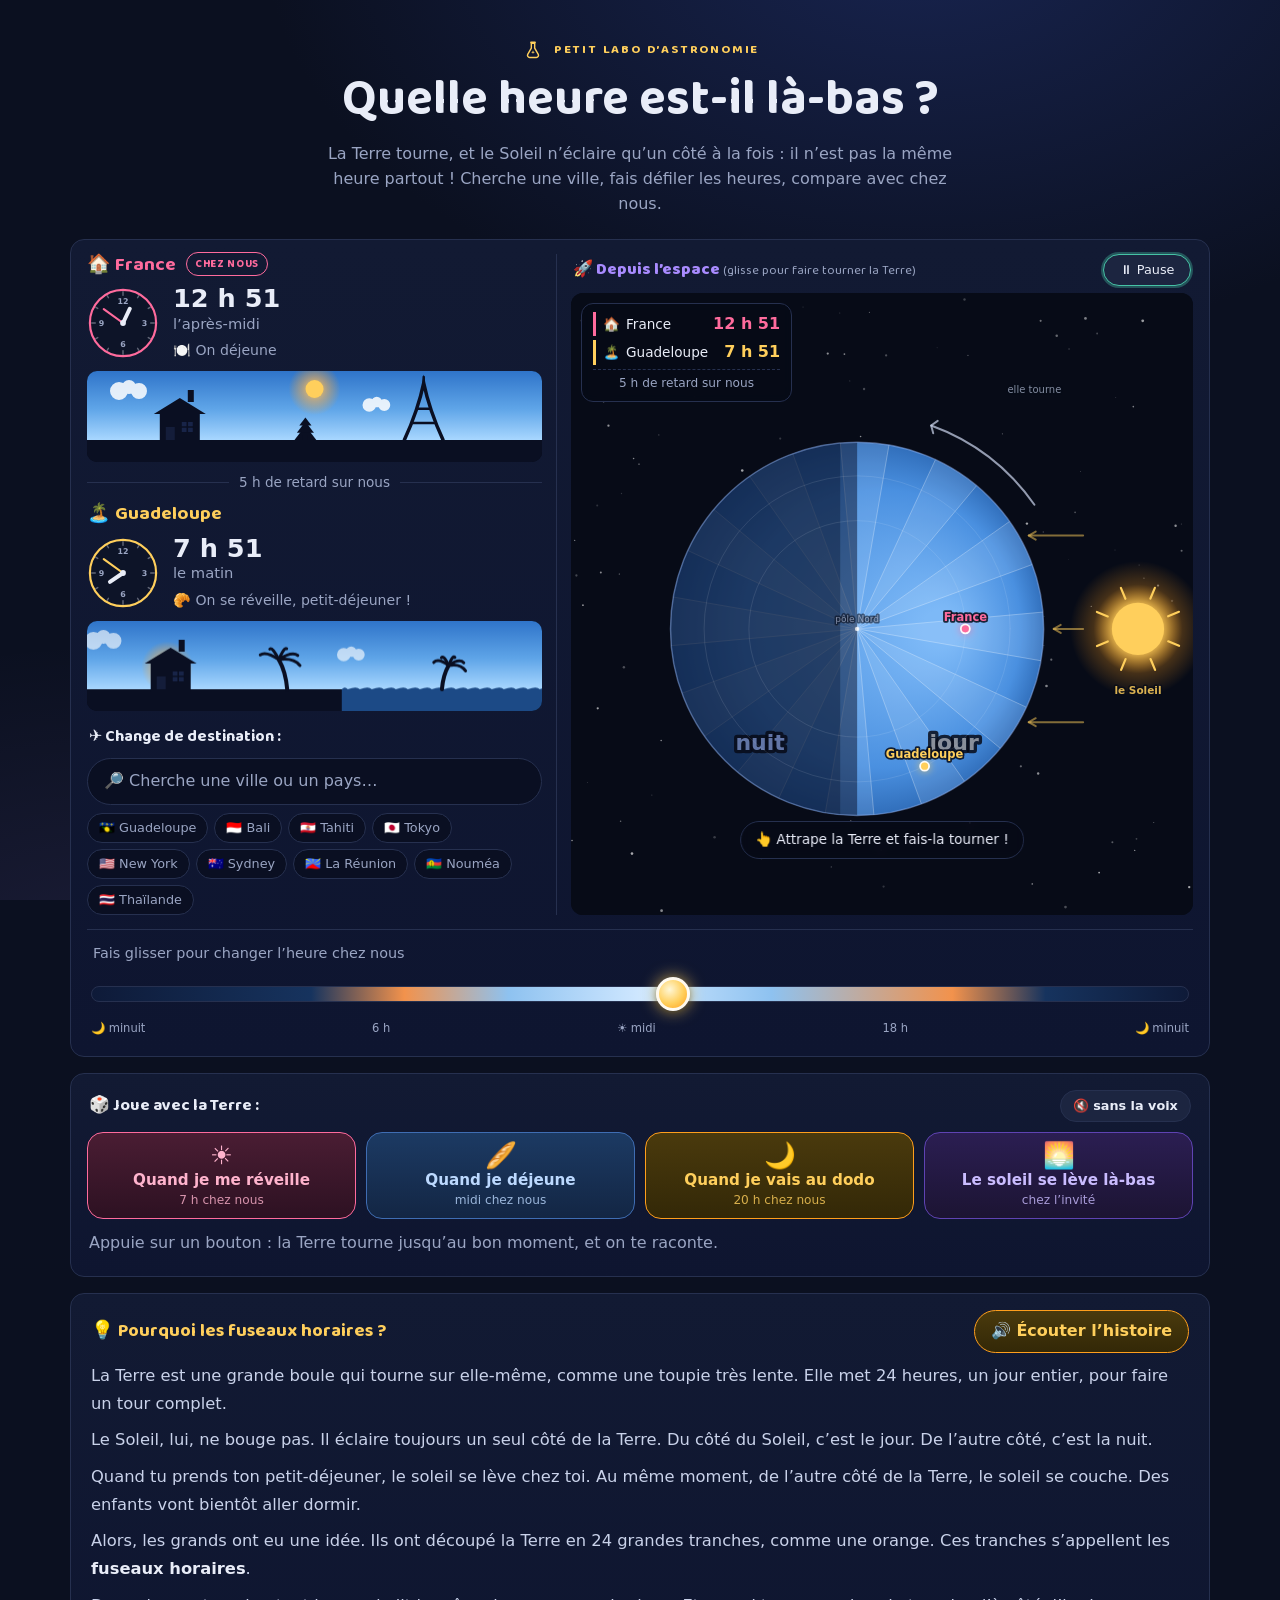
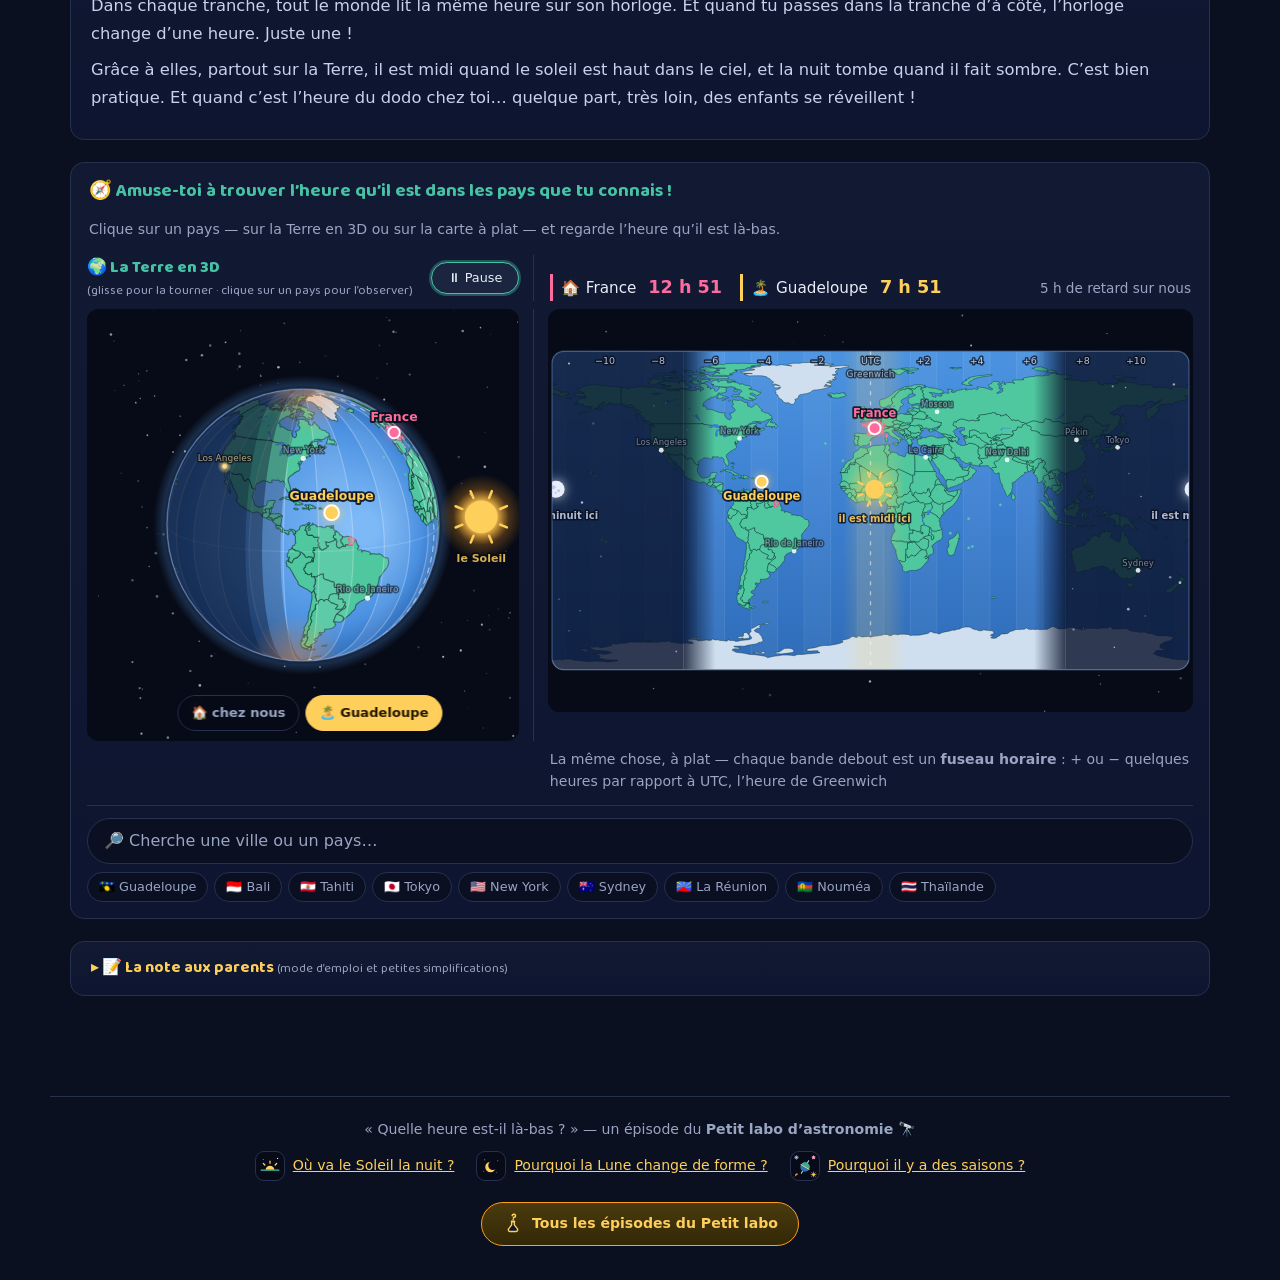
==== index.html @ 3f345b13 "feat: un seul bloc — heures, écart, recherche, vue du pôle et frise ; le jeu au même patron Mise en " ====
<!doctype html>
<html lang="fr">
<head>
<meta charset="utf-8">
<!-- zoom navigateur verrouillé : un enfant qui pince partout ne doit jamais se
     retrouver avec une page minuscule — les zooms d'accessibilité du système
     (triple-tap iOS, loupe Android, « forcer le zoom ») restent utilisables -->
<meta name="viewport" content="width=device-width, initial-scale=1, maximum-scale=1, user-scalable=no">
<title>Quelle heure est-il là-bas ? — les fuseaux horaires expliqués aux enfants</title>
<meta name="description" content="Il n’est pas la même heure partout : la Terre tourne ! Fais-la tourner, cherche une ville et compare l’heure chez toi et là-bas. Dès 5 ans, gratuit et sans publicité.">
<!-- socle SEO : adresse canonique (petit-labo.fr, sans www — le site est servi
     comme un chemin du domaine du portail) -->
<link rel="canonical" href="https://petit-labo.fr/la-terre-tourne/">
<link rel="icon" href="data:image/svg+xml,<svg xmlns='http://www.w3.org/2000/svg' viewBox='0 0 100 100'><text y='.9em' font-size='90'>🌍</text></svg>">
<!-- carte de partage (WhatsApp, iMessage, réseaux) — docs/og.png, générée par
     tools/build-og.mjs du dépôt du portail (davidb-prog.github.io) -->
<meta property="og:type" content="website">
<meta property="og:url" content="https://petit-labo.fr/la-terre-tourne/">
<meta property="og:title" content="Quelle heure est-il là-bas ?">
<meta property="og:description" content="Quelle heure est-il là-bas ? De petits sites à toucher, à faire tourner, à écouter.">
<meta property="og:image" content="https://petit-labo.fr/la-terre-tourne/docs/og.png">
<meta property="og:image:width" content="1200">
<meta property="og:image:height" content="630">
<meta property="og:locale" content="fr_FR">
<meta name="twitter:card" content="summary_large_image">
<link rel="stylesheet" href="css/style.css">
<!-- carte d'identité pour les moteurs de recherche : une page éducative,
     gratuite, en français — rien que des faits déjà affichés sur la page -->
<script type="application/ld+json">
{
  "@context": "https://schema.org",
  "@type": "LearningResource",
  "name": "Quelle heure est-il là-bas ?",
  "description": "Il n’est pas la même heure partout : la Terre tourne ! Fais-la tourner, cherche une ville et compare l’heure chez toi et là-bas. Dès 5 ans.",
  "url": "https://petit-labo.fr/la-terre-tourne/",
  "inLanguage": "fr",
  "learningResourceType": "simulation interactive",
  "typicalAgeRange": "5+",
  "isAccessibleForFree": true,
  "isPartOf": { "@type": "WebSite", "name": "Petit labo", "url": "https://petit-labo.fr/" }
}
</script>
</head>
<body>

<header class="site-header">
  <!-- la fiole de la série (l'étoile dedans) à côté du kicker — SVG repris du
       portail (davidb-prog.github.io), règle de la charte -->
  <p class="kicker">
    <svg class="kicker-fiole" viewBox="0 0 100 100" aria-hidden="true">
      <path d="M43 22 L43 42 L28 68 A9 9 0 0 0 36 81 L64 81 A9 9 0 0 0 72 68 L57 42 L57 22 Z"
            fill="#0e1530" stroke="#ffcf5c" stroke-width="6" stroke-linejoin="round"/>
      <path d="M50 51 L52 57 L58 59 L52 61 L50 67 L48 61 L42 59 L48 57 Z" fill="#ffcf5c"/>
      <rect x="38" y="15" width="24" height="7" rx="3.5" fill="#ffcf5c"/>
    </svg>
    <span>Petit labo d’astronomie</span></p>
  <h1>Quelle heure est-il là-bas ?</h1>
  <p class="tagline">La Terre tourne, et le Soleil n’éclaire qu’un côté à la fois : il n’est pas
    la même heure partout ! Cherche une ville, fais défiler les heures, compare avec chez nous.</p>
</header>

<main>
  <section class="sim" aria-labelledby="sim-title">
    <h2 id="sim-title" class="visually-hidden">La Terre qui tourne, les horloges qui changent</h2>

    <!-- barre d'heures collante (mobile) : dès que les cartes-horloges sortent de
         l'écran, elle garde les deux heures ET l'écart sous les yeux — jumeau du
         cadre des heures, masqué aux lecteurs d'écran (il répète l'existant). Sur
         mobile, c'est le SEUL rappel pendant le jeu : les cadres des vues n'y
         sont plus affichés -->
    <div class="sticky-times" id="sticky-times" aria-hidden="true">
      <div class="frame-row frame-row-home">
        <span class="frame-flag">🏠</span>
        <span class="frame-name">France</span>
        <strong id="frame-home-time-sticky">12 h 00</strong>
      </div>
      <div class="frame-row frame-row-sel">
        <span class="frame-flag" id="frame-sel-flag-sticky">🏝️</span>
        <span class="frame-name" id="frame-sel-name-sticky">Guadeloupe</span>
        <strong id="frame-sel-time-sticky">7 h 00</strong>
      </div>
      <div class="frame-diff" id="frame-diff-sticky">5 h de retard sur nous</div>
    </div>

    <!-- UN seul panneau (patron « Le même moment, deux regards » des autres
         épisodes) : l'heure chez nous, l'heure là-bas — l'écart entre les deux,
         posé par main.js —, la recherche, la Terre vue du pôle Nord et la frise
         du temps. Sur ordinateur, la colonne « chez nous » à gauche et le disque
         à droite ; sur mobile, tout s'empile dans cet ordre. Plus de boîtes dans
         la boîte : les rangées sont à plat, séparées par des filets. -->
    <div class="panel stage-panel" id="stage-panel">
      <div class="views-grid">
        <div class="view-block view-block-home">
          <div class="vignettes" id="cards" aria-live="polite"></div>
          <div class="panel search-panel">
            <div class="search-title">✈️ Change de destination :</div>
            <div class="search-row">
              <div class="search-box">
                <input type="search" id="place-search" autocomplete="off" spellcheck="false"
                  placeholder="🔎 Cherche une ville ou un pays…"
                  aria-label="Chercher une ville ou un pays à comparer avec chez nous">
                <div id="search-results" class="search-results" hidden></div>
              </div>
              <div class="search-chips" id="search-chips" aria-label="Quelques idées de voyage"></div>
            </div>
          </div>
        </div>

        <div class="view-block view-block-space" id="pole-panel">
          <div class="view-head view-head-space">
            <span>🚀 Depuis l’espace <span class="hint">(glisse pour faire tourner la Terre)</span></span>
            <!-- libellés empilés (grille 1×1) : largeur stable, rien ne se décale au clic -->
            <button id="btn-spin" class="spin-btn play-btn" aria-pressed="true"><span
                class="play-on" aria-hidden="true">⏸ Pause</span><span
                class="play-off" aria-hidden="true">▶ Lecture</span></button>
          </div>
          <div class="globe-stage">
            <div class="canvas-wrap ratio-square">
              <canvas id="pole-view" aria-label="La Terre vue de tout en haut, au-dessus du pôle Nord : un disque découpé en 24 tranches, comme une orange — une tranche par heure. Le Soleil, posé à droite, éclaire toujours la moitié qui lui fait face ; l’autre moitié est dans la nuit. La France et la destination tournent avec l’heure et passent tour à tour du jour à la nuit. Faites glisser en rond pour faire tourner la Terre et changer l’heure."></canvas>
              <div class="drag-hint" id="drag-hint">👆 Attrape la Terre et fais-la tourner !</div>
            </div>
            <div class="globe-frame" id="globe-frame">
              <div class="frame-row frame-row-home">
                <span class="frame-flag">🏠</span>
                <span class="frame-name">France</span>
                <strong id="frame-home-time">12 h 00</strong>
              </div>
              <div class="frame-row frame-row-sel">
                <span class="frame-flag" id="frame-sel-flag">🏝️</span>
                <span class="frame-name" id="frame-sel-name">Guadeloupe</span>
                <strong id="frame-sel-time">7 h 00</strong>
              </div>
              <div class="frame-diff" id="frame-diff">5 h de retard sur nous</div>
            </div>
          </div>
        </div>
      </div>

      <div class="time-control">
        <!-- pas de rappel « il est 12 h » ici : l'heure se lit déjà sur la carte
             France, et dans la barre collante sur mobile ; le curseur porte la
             valeur en aria-valuetext (main.js) -->
        <div class="time-hint">Fais glisser pour changer l’heure chez nous</div>
        <input type="range" id="time-slider" min="0" max="24" step="0.25" value="12"
          aria-label="Choisir l’heure en France : le curseur fait tourner la Terre sur 24 heures">
        <div class="slider-scale" aria-hidden="true">
          <span>🌙 minuit</span><span>6 h</span><span>☀️ midi</span><span>18 h</span><span>🌙 minuit</span>
        </div>
      </div>
    </div>

    <div class="panel scenario-panel">
      <div class="scenario-title">
        <!-- espace insécable avant le deux-points : sans elle, un iPhone un peu
             étroit renvoyait le « : » tout seul à la ligne -->
        <span>🎲 Joue avec la Terre&nbsp;:</span>
        <!-- les deux libellés vivent empilés dans le bouton (grille 1×1) : sa largeur
             est celle du plus long des deux, donc rien ne bouge quand on bascule -->
        <button id="btn-scn-voice" class="spin-btn scn-voice-btn" aria-pressed="false"
          aria-label="Activer la voix qui raconte chaque moment choisi, chez nous et là-bas"><span
            class="scn-voice-on" aria-hidden="true">🔊 avec la voix</span><span
            class="scn-voice-off" aria-hidden="true">🔇 sans la voix</span></button>
      </div>
      <div class="scenario-buttons" id="scenario-buttons" role="group" aria-label="Choisir un moment de la journée"></div>
      <div id="story" class="story" aria-live="polite"></div>
    </div>

    <!-- sur mobile, la boîte se replie comme la note aux parents (le résumé ne
         s'affiche qu'en ≤ 640 px ; sur ordinateur, main.js la garde ouverte) -->
    <details class="panel explain-panel" id="explain-fold" open>
      <summary class="explain-summary">
        <h2>💡 Pourquoi les fuseaux horaires ?</h2>
        <span class="hint">appuie ici pour lire ou écouter l’histoire</span>
      </summary>
      <div class="explain-head">
        <h2>💡 Pourquoi les fuseaux horaires ?</h2>
        <button id="btn-listen" class="listen-btn" hidden>🔊 Écouter l’histoire</button>
      </div>
      <p id="voice-hint" class="voice-hint" hidden>💡 La voix de lecture vient de
        l’appareil, et celles d’ici sont un peu robotiques. Pour une voix douce :
        ouvre la page dans Chrome ou Edge, ou télécharge une voix française
        « améliorée » dans les réglages (souvent Accessibilité → Synthèse vocale).</p>
      <div id="explain-text" class="explain-text">
        <p>La Terre est une grande boule qui tourne sur elle-même, comme une toupie très lente.
          Elle met 24 heures, un jour entier, pour faire un tour complet.</p>
        <p>Le Soleil, lui, ne bouge pas. Il éclaire toujours un seul côté de la Terre.
          Du côté du Soleil, c’est le jour. De l’autre côté, c’est la nuit.</p>
        <p>Quand tu prends ton petit-déjeuner, le soleil se lève chez toi. Au même moment,
          de l’autre côté de la Terre, le soleil se couche. Des enfants vont bientôt aller
          dormir.</p>
        <p>Alors, les grands ont eu une idée. Ils ont découpé la Terre en 24 grandes tranches,
          comme une orange. Ces tranches s’appellent les <strong>fuseaux horaires</strong>.</p>
        <p>Dans chaque tranche, tout le monde lit la même heure sur son horloge. Et quand tu
          passes dans la tranche d’à côté, l’horloge change d’une heure. Juste une !</p>
        <p>Grâce à elles, partout sur la Terre, il est midi quand le soleil est haut dans le
          ciel, et la nuit tombe quand il fait sombre. C’est bien pratique. Et quand c’est
          l’heure du dodo chez toi… quelque part, très loin, des enfants se réveillent !</p>
      </div>
    </details>

    <!-- le jeu au même patron que le bloc du haut — un seul panneau : titre et
         consigne, globe 3D, recherche, carte à plat (mobile : dans cet ordre ;
         ordinateur : globe et carte côte à côte, recherche dessous). Le cadre
         des deux heures du jeu est une LIGNE au-dessus de la carte à plat sur
         ordinateur (rien ne chevauche les vues) et disparaît sur mobile, où la
         barre collante du haut d'écran porte déjà les deux heures et l'écart. -->
    <div class="panel game-panel">
      <div class="game-head">
        <h2>🧭 Amuse-toi à trouver l’heure qu’il est dans les pays que tu connais !</h2>
        <p class="hint">Clique sur un pays — sur la Terre en 3D ou sur la carte à plat — et regarde
          l’heure qu’il est là-bas.</p>
      </div>

      <div class="game-views">
        <div class="view-block view-block-globe" id="globe-panel">
        <div class="view-head view-head-globe">
          <span>🌍 La Terre en 3D <span class="hint">(glisse pour la tourner · clique sur un pays pour l’observer)</span></span>
          <button id="btn-spin-globe" class="spin-btn play-btn" aria-pressed="true"><span
              class="play-on" aria-hidden="true">⏸ Pause</span><span
              class="play-off" aria-hidden="true">▶ Lecture</span></button>
        </div>
          <div class="globe-stage">
          <div class="canvas-wrap ratio-square">
            <canvas id="globe3d-view" aria-label="La Terre en trois dimensions, éclairée par le Soleil posé du côté d’où vient la lumière — la limite entre le jour et la nuit reste toujours visible, et côté nuit les villes s’allument. Les vrais continents et pays sont dessinés, la France est surlignée en rose, et les 24 fuseaux horaires apparaissent en tranches. Faites glisser horizontalement pour faire tourner la Terre et changer l’heure, verticalement pour la pencher, et cliquez sur un pays ou une ville pour l’observer. Sur un écran tactile, pincez à deux doigts pour zoomer, et tapez deux fois pour revenir à la vue entière."></canvas>
          </div>
          <div class="view-chips" role="group" aria-label="Aller voir un lieu : le globe pivote jusqu’à lui, l’heure ne change pas">
            <button id="view-france" class="view-chip" aria-pressed="false"
              aria-label="Tourner le globe pour voir la France, chez nous — l’heure ne change pas">🏠 chez nous</button>
            <button id="view-dest" class="view-chip active" aria-pressed="true"
              aria-label="Tourner le globe pour revoir la Guadeloupe, la destination — l’heure ne change pas"><span id="view-dest-label">🏝️ Guadeloupe</span></button>
          </div>
          </div>
        </div>

        <div class="view-block game-search">
        <div class="search-row">
          <div class="search-box">
            <input type="search" id="place-search-map" autocomplete="off" spellcheck="false"
              placeholder="🔎 Cherche une ville ou un pays…"
              aria-label="Chercher une ville ou un pays (même recherche que sur le globe)">
            <div id="search-results-map" class="search-results" hidden></div>
          </div>
        </div>
        <div class="search-chips" id="search-chips-map" aria-label="Quelques idées de voyage"></div>
        </div>

        <div class="view-block view-block-map">
          <div class="game-frame">
            <div class="globe-frame" id="globe-frame-globe">
              <div class="frame-row frame-row-home">
                <span class="frame-flag">🏠</span>
                <span class="frame-name">France</span>
                <strong id="frame-home-time-globe">12 h 00</strong>
              </div>
              <div class="frame-row frame-row-sel">
                <span class="frame-flag" id="frame-sel-flag-globe">🏝️</span>
                <span class="frame-name" id="frame-sel-name-globe">Guadeloupe</span>
                <strong id="frame-sel-time-globe">7 h 00</strong>
              </div>
              <div class="frame-diff" id="frame-diff-globe">5 h de retard sur nous</div>
            </div>
          </div>
          <div class="canvas-wrap ratio-map">
            <canvas id="map-view" aria-label="Carte du monde avec les vrais continents. Les 24 fuseaux horaires apparaissent en bandes verticales, chacune avec son décalage en heures par rapport à UTC ; la moitié plongée dans la nuit est assombrie et se déplace quand l’heure change. Faites glisser horizontalement pour changer l’heure, et cliquez sur un pays ou une ville pour l’observer. Sur un écran tactile, pincez à deux doigts pour zoomer, puis promenez-vous dans la carte du doigt — tant qu’elle est zoomée, glisser la déplace sans changer l’heure — et tapez deux fois pour revenir à la carte entière."></canvas>
          </div>
          <div class="map-legend">
            <span>La même chose, à plat — chaque bande debout est un
              <strong>fuseau horaire</strong> : + ou − quelques heures par rapport à UTC,
              l’heure de Greenwich</span>
          </div>
        </div>
      </div>
    </div>
  </section>

  <!-- la note se lit en deux temps (patron de la famille, déployé sur
       ou-va-le-soleil) : le mode d'emploi d'abord, les licences ensuite,
       et le mot savant détaché tout en bas -->
  <details class="panel parents">
    <summary>📝 La note aux parents <span class="hint">(mode d’emploi et petites simplifications)</span></summary>

    <h3>Comment on s’en sert</h3>
    <ul>
      <li><strong>Le grand curseur 0–24 h commande tout.</strong> Toutes les vues montrent le
        même instant. On peut aussi tourner le temps du doigt : en rond sur le grand disque,
        d’un glisser horizontal sur le globe et la carte. Le bouton ⏸ fige la rotation
        automatique.</li>
      <li><strong>Choisir une destination ne change jamais l’heure.</strong> Recherche, puces
        « idées de voyage » ou clic sur un pays : les horloges « chez nous / là-bas » suivent,
        et le globe vole jusqu’au lieu choisi. Environ 220 villes et pays sont embarqués dans
        la page — la recherche marche sans Internet, mais un petit village ne sera pas
        trouvé : les suggestions montrent ce qui existe.</li>
      <li><strong>Les quatre boutons-moments</strong> (réveil, déjeuner, dodo, lever du soleil
        là-bas) racontent le même instant des deux côtés de la Terre — et l’histoire se
        réécrit toute seule quand on change de destination.</li>
      <li><strong>Le bouton 🔇/🔊</strong> allume la voix du conteur : elle lit la grande
        histoire des fuseaux et chaque moment choisi, et le choix est retenu d’une visite à
        l’autre (aucune donnée ne part de votre appareil). Un clic direct sur le globe ou la
        carte reste silencieux : la voix ne raconte que les moments.</li>
      <li><strong>Dans le jeu</strong>, on pince à deux doigts pour zoomer le globe et la
        carte, sans changer l’heure ; zoomée, la carte se promène au doigt, et un double-tap
        revient en douceur à la vue entière.</li>
    </ul>

    <h3>Ce que le site simplifie</h3>
    <ul>
      <li><strong>L’heure d’hiver, toute l’année.</strong> La France est montrée à UTC+1 :
        −5 h avec la Guadeloupe, +7 h avec Bali. En été (UTC+2), ces écarts deviennent −6 h
        et +6 h. Les villes cherchées sont aussi en heure standard, sans heure d’été.</li>
      <li><strong>Un éternel jour de printemps.</strong> Le soleil se lève vers 6 h et se
        couche vers 18 h partout, comme à l’équinoxe. En vrai, ça dépend de la saison et de
        la latitude : c’est toute l’histoire de
        « <a href="https://petit-labo.fr/la-terre-est-penchee/">Pourquoi il y a des saisons ?</a> ».</li>
      <li><strong>Un seul fuseau par pays.</strong> Les grands pays en comptent plusieurs
        (11 en Russie, 6 aux États-Unis…) : le site affiche celui de la capitale — Moscou,
        Washington, Brasilia, Canberra… Pour une autre région, cherchez directement une ville
        (Los Angeles, New York…). Cas rigolo à raconter : la Chine, immense, vit
        officiellement toute entière à l’heure de Pékin !</li>
      <li><strong>Des bandes bien droites.</strong> Les fuseaux sont dessinés en 24 tranches
        régulières de 15°, étiquetées sur la carte par leur décalage avec UTC, l’heure de
        référence de Greenwich. Les vraies frontières zigzaguent : des pays entiers prennent
        l’heure du voisin — la France vit à l’heure de Berlin, pas à celle de Greenwich juste
        à côté — et certains choisissent la demi-heure : cherche l’Inde (+5 h 30) ou le
        Népal (+5 h 45) !</li>
      <li><strong>Les horloges disent l’heure légale, le ciel suit le soleil.</strong> D’où de
        petits écarts réalistes : à « midi » à l’horloge, le soleil n’est pas pile au-dessus
        de la France (il y culmine vers 12 h 50 en hiver) — le halo doré de la carte est
        centré sur le vrai midi solaire.</li>
      <li><strong>La Terre vue du pôle Nord.</strong> Sur la grande vue ronde en haut de page,
        tous les lieux sont posés sur le même disque — même ceux de l’hémisphère sud (Bali…),
        qu’on ne verrait pas vraiment depuis le pôle Nord. Ce qui compte ici, c’est la
        tranche où chacun se trouve, donc son heure.</li>
      <li><strong>La voix prend deux libertés.</strong> Pour un lieu trouvé à la recherche
        (hors idées de voyage), elle dit « là-bas » — le nom et le drapeau sont déjà sous vos
        yeux ; et dans « Le soleil se lève là-bas », elle arrondit à la demi-heure qui vient
        (« il est presque 7 h 30 ») pendant que l’écran garde la minute exacte.</li>
      <li><strong>Le globe garde toujours la limite jour/nuit à l’écran</strong> : jamais la
        face éclairée pile en face, jamais le Soleil caché derrière la Terre. Une destination
        en pleine nuit s’affiche vers le bord sombre, à l’opposé du Soleil, plutôt qu’au
        centre d’un écran tout noir.</li>
      <li><strong>Les cartes</strong> viennent de Natural Earth (domaine public),
        simplifiées ; seules les frontières des pays sont tracées, pas les régions.</li>
    </ul>

    <p class="parents-mot">Le mot magique à retenir : le <strong>fuseau horaire</strong> — une
      des 24 tranches de la Terre où tout le monde vit à la même heure. La Terre tourne vers
      l’est, et chaque tranche passe à son tour devant le Soleil.</p>
  </details>
</main>

<!-- pied de page harmonisé de la famille : les autres épisodes en liens, puis
     le bouton de retour au menu petit-labo.fr -->
<footer class="site-footer">
  <p class="footer-serie">« Quelle heure est-il là-bas ? » — un épisode du <strong>Petit labo d’astronomie</strong> 🔭</p>
  <!-- chaque épisode porte son médaillon SVG (repris de sa carte sur le portail),
       et le bouton du menu porte la fiole maître au « ? » (version petites
       tailles : éclats retirés, traits épaissis — règle de la charte) -->
  <ul class="footer-episodes">
    <li><a href="https://petit-labo.fr/ou-va-le-soleil/">
      <span class="ep-medaillon" aria-hidden="true">
        <svg viewBox="0 0 100 100">
          <defs><clipPath id="med-soleil"><rect x="0" y="0" width="100" height="64"/></clipPath></defs>
          <g clip-path="url(#med-soleil)">
            <circle cx="50" cy="66" r="17" fill="#ffcf5c"/>
            <path d="M50 39 L50 31" stroke="#ffcf5c" stroke-width="5" stroke-linecap="round"/>
            <path d="M30 46 L24.5 40.5" stroke="#ffcf5c" stroke-width="5" stroke-linecap="round"/>
            <path d="M70 46 L75.5 40.5" stroke="#ffcf5c" stroke-width="5" stroke-linecap="round"/>
          </g>
          <path d="M16 66 L84 66" stroke="#46c2a5" stroke-width="4.5" stroke-linecap="round"/>
          <circle cx="24" cy="25" r="2" fill="#9aa5c3"/>
          <circle cx="79" cy="21" r="2.4" fill="#e9edf8"/>
        </svg>
      </span>
      <span class="ep-titre">Où va le Soleil la nuit ?</span></a></li>
    <li><a href="https://petit-labo.fr/la-lune-change-de-forme/">
      <span class="ep-medaillon" aria-hidden="true">
        <svg viewBox="0 0 100 100">
          <circle cx="48" cy="54" r="20" fill="#ffcf5c"/>
          <circle cx="57" cy="48" r="17.5" fill="#070b17"/>
          <circle cx="26" cy="26" r="2.2" fill="#a98bff"/>
          <circle cx="76" cy="30" r="2" fill="#ff6b9d"/>
          <circle cx="72" cy="74" r="1.8" fill="#9aa5c3"/>
          <circle cx="22" cy="70" r="1.6" fill="#e9edf8"/>
        </svg>
      </span>
      <span class="ep-titre">Pourquoi la Lune change de forme ?</span></a></li>
    <li><a href="https://petit-labo.fr/la-terre-est-penchee/">
      <span class="ep-medaillon" aria-hidden="true">
        <svg viewBox="0 0 100 100">
          <path d="M36 78 L64 30" stroke="#cdd5ea" stroke-width="4" stroke-linecap="round"/>
          <circle cx="50" cy="54" r="18" fill="#2f6fb5"/>
          <path d="M34.4 45 A18 18 0 0 1 65.6 63 Z" fill="#3fa98e"/>
          <path d="M34.4 45 L65.6 63" stroke="#ffcf5c" stroke-width="3.5" stroke-linecap="round"/>
          <g stroke="#bcd9ff" stroke-width="2.6" stroke-linecap="round">
            <path d="M17 10 L17 24 M10 17 L24 17 M12 12 L22 22 M22 12 L12 22"/>
          </g>
          <g fill="#ffb3cd">
            <circle cx="83" cy="12.5" r="3"/><circle cx="87.3" cy="15.6" r="3"/>
            <circle cx="85.6" cy="20.7" r="3"/><circle cx="80.4" cy="20.7" r="3"/>
            <circle cx="78.7" cy="15.6" r="3"/>
          </g>
          <circle cx="83" cy="17" r="2.2" fill="#ffcf5c"/>
          <circle cx="83" cy="83" r="5.5" fill="#ffcf5c"/>
          <g stroke="#ffcf5c" stroke-width="2.4" stroke-linecap="round">
            <path d="M83 73.5 L83 76.5 M83 89.5 L83 92.5 M73.5 83 L76.5 83 M89.5 83 L92.5 83
                     M76.3 76.3 L78.4 78.4 M87.6 87.6 L89.7 89.7 M89.7 76.3 L87.6 78.4 M78.4 87.6 L76.3 89.7"/>
          </g>
          <ellipse cx="17" cy="83" rx="6" ry="3.4" fill="#e8934a" transform="rotate(-35 17 83)"/>
          <path d="M13 87 L11 89.5" stroke="#e8934a" stroke-width="2" stroke-linecap="round"/>
        </svg>
      </span>
      <span class="ep-titre">Pourquoi il y a des saisons ?</span></a></li>
  </ul>
  <p class="footer-menu"><a class="btn-menu-labo" href="https://petit-labo.fr/">
    <svg class="fiole-labo" viewBox="0 0 100 100" aria-hidden="true">
      <path d="M44 40 L44 54 L30 72 A8 8 0 0 0 37 84 L63 84 A8 8 0 0 0 70 72 L56 54 L56 40 Z"
            fill="#0e1530" stroke="#ffcf5c" stroke-width="6.5" stroke-linejoin="round"/>
      <rect x="39.5" y="34" width="21" height="6.5" rx="3.25" fill="#ffcf5c"/>
      <g transform="rotate(10 53 17)">
        <path d="M45.5 13 A7.5 7.5 0 1 1 53 20.5 L53 23"
              fill="none" stroke="#ffcf5c" stroke-width="7" stroke-linecap="round"/>
        <circle cx="53" cy="29.5" r="3.6" fill="#ffcf5c"/>
      </g>
    </svg>
    Tous les épisodes du Petit labo</a></p>
</footer>

<script type="module" src="js/main.js"></script>
<script src="js/mesure.js" defer></script>
</body>
</html>
---- css/style.css ----
/* Quelle heure est-il là-bas ? — un épisode du Petit labo d'astronomie.
   Thème sombre « espace » de la série, rond et joueur (public : 5 ans).
   Zéro dépendance. Compat mobiles anciens : pas d'inset, repli @supports pour aspect-ratio. */

/* la rondeur des titres de la famille : Baloo 2 auto-hébergée (charte du
   portail — assets/fonts/, licence OFL) ; le corps du texte reste en pile
   système, choix assumé de la charte */
@font-face {
  font-family: "Baloo 2";
  src: url("../assets/fonts/baloo2-latin.woff2") format("woff2");
  font-weight: 400 800;
  font-style: normal;
  font-display: swap;
}

:root {
  --titres: "Baloo 2", "Arial Rounded MT Bold", "Trebuchet MS", system-ui, sans-serif;
  --bg: #0b1020;
  --bg2: #0e1530;
  --surface: #121a33;
  --surface-2: #1c2540;
  --border: #26304f;
  --text: #e9edf8;
  --muted: #9aa5c3;
  --sun: #ffcf5c;
  --sun-deep: #ff9f1c;
  --earth: #5aa7ff;
  --night: #16335e;
  --rose: #ff6b9d;
  --teal: #46c2a5;
  --violet: #a98bff;
  --radius: 14px;
}

* { box-sizing: border-box; }

/* le site se manipule, il ne se sélectionne pas : un double-tap d'enfant ne
   doit ni surligner un mot ni « attraper » un canvas, et l'appui long ne doit
   pas ouvrir le menu copier/coller d'iOS. Seuls les champs de recherche
   redeviennent sélectionnables (corriger, coller). */
body {
  -webkit-user-select: none; -moz-user-select: none; -ms-user-select: none; user-select: none;
  -webkit-touch-callout: none;
  -webkit-tap-highlight-color: transparent;
}
input {
  -webkit-user-select: text; -moz-user-select: text; -ms-user-select: text; user-select: text;
}

/* pan-x pan-y : le doigt fait défiler la page, mais ni le pincement ni le
   double-tap ne zooment la page elle-même (Safari iOS ignore user-scalable=no ;
   main.js ajoute le filet gesturestart). Les vues du jeu gardent leur pince à
   elles : leurs règles touch-action: none, plus spécifiques, gagnent. */
* { touch-action: pan-x pan-y; }

body {
  margin: 0;
  background-color: var(--bg);
  background-image:
    radial-gradient(1100px 700px at 72% -8%, #182450 0%, rgba(11, 16, 32, 0) 60%),
    radial-gradient(900px 600px at 8% 108%, rgba(169, 139, 255, 0.10) 0%, rgba(11, 16, 32, 0) 55%);
  background-attachment: fixed;
  color: var(--text);
  font-family: system-ui, -apple-system, "Segoe UI", Roboto, sans-serif;
  line-height: 1.55;
}
/* le fond fixe force des repeints à chaque défilement sur Android : sur mobile
   les halos défilent avec la page (acquis d'ou-va-le-soleil) */
@media (max-width: 640px) {
  body { background-attachment: scroll; }
}

/* ---------- entête ---------- */

.site-header { max-width: 900px; margin: 0 auto; padding: 38px 20px 22px; text-align: center; }
/* le kicker porte la fiole de la série (l'étoile dedans) à côté de son texte,
   comme le portail porte la fiole maître à côté de son nom — règle de la charte */
.kicker {
  margin: 0; color: var(--sun); font-size: .8rem; font-weight: 700;
  letter-spacing: .14em; text-transform: uppercase;
  display: flex; align-items: center; justify-content: center; gap: 9px;
}
.kicker-fiole { width: 24px; height: 24px; flex: none; }
.site-header h1 { margin: .22em 0 .3em; font-size: clamp(2.1rem, 5.5vw, 3.1rem); line-height: 1.1; }
/* sur mobile le titre-question rétrécit, au pixel près des autres épisodes
   (ou-va-le-soleil, la-lune-change-de-forme) */
@media (max-width: 640px) {
  .site-header h1 { font-size: clamp(1.65rem, 7.5vw, 2.2rem); }
}
.tagline { margin: 0 auto; max-width: 62ch; color: var(--muted); }

main { max-width: 1180px; margin: 0 auto; padding: 0 20px 60px; }

.panel {
  background: linear-gradient(180deg, var(--surface), var(--bg2));
  border: 1px solid var(--border);
  border-radius: var(--radius);
}

.visually-hidden { position: absolute; width: 1px; height: 1px; overflow: hidden; clip: rect(0 0 0 0); white-space: nowrap; }
.hint { color: var(--muted); font-weight: 400; font-size: .78em; }
.muted { color: var(--muted); }

/* la voix des titres : Baloo 2 sur tout ce qui titre la page — jamais sur le
   corps du texte ni sur les boutons (leur font: inherit doit rester la pile
   système, taille partagée par toute la famille). La légende de la carte à
   plat (.map-legend) est une phrase, pas un titre : elle reste
   en pile système. */
.site-header h1, .kicker, .vignette-name, .search-title,
.view-head > span, .scenario-title > span,
.explain-head h2, .explain-summary h2, .game-head h2,
.parents summary { font-family: var(--titres); }

/* ---------- le bloc principal : un seul panneau ---------- */

/* patron des autres épisodes (« Le même moment, deux regards ») : l'heure chez
   nous, l'heure là-bas, la recherche, la Terre vue du pôle Nord et la frise du
   temps vivent dans UN panneau. Plus de boîtes dans la boîte : les
   cartes-horloges, la recherche et le cadre des heures perdent fond, bordure et
   arrondi — des rangées à plat, séparées par des filets ; seules les images
   (ciels, disque) gardent leur cadre arrondi. Sur ordinateur, la colonne
   « chez nous » (cartes + recherche) à gauche, le disque à droite ; la frise
   ferme le bloc. */
.stage-panel { padding: 14px 16px 16px; }
.views-grid {
  display: grid;
  grid-template-columns: minmax(300px, 5fr) minmax(0, 7fr);
  gap: 14px; align-items: stretch;
}
.view-block { min-width: 0; }
.view-block-home { display: flex; flex-direction: column; gap: 14px; }
/* les cartes absorbent la différence de hauteur avec le disque (leur ciel
   grandit, plafonné) : la recherche se cale en bas de la colonne, face au
   bas du disque */
.view-block-home .vignettes { flex: 1 1 auto; gap: 10px; }
.view-block-home .vignette { flex: 1 1 0; display: flex; flex-direction: column; }
.view-block-home .sky-wrap { flex: 1 1 auto; min-height: 86px; max-height: 150px; }
.view-block-home .search-panel { margin-top: auto; border-top: 1px solid var(--border); padding-top: 12px; }
.stage-panel .vignette, .stage-panel .search-panel {
  background: none; border: 0; border-radius: 0; padding: 0;
}
/* la couleur du lieu reste sur ce qui le nomme : le nom et l'horloge */
.stage-panel .vignette-name { color: var(--place, var(--text)); }
/* la phrase d'écart, posée par main.js sur le filet entre les deux horloges */
.cards-diff {
  display: flex; align-items: center; gap: 10px;
  color: var(--muted); font-size: .85rem; white-space: nowrap;
}
.cards-diff::before, .cards-diff::after { content: ''; flex: 1 1 auto; height: 1px; background: var(--border); }
.search-title { font-weight: 700; margin: 0 2px 8px; }
.search-panel .search-row { margin: 0; }
.view-block-space { border-left: 1px solid var(--border); padding-left: 14px; }

/* les têtes de vues : le titre (Baloo, couleur = fonction — violet pour
   l'espace, teal pour le jeu), son hint discret, et le ⏸/▶ à droite ; le
   titre se replie, jamais le bouton */
.view-head { display: flex; align-items: center; gap: 8px 12px; margin: 0 2px 7px; }
.view-head > span { flex: 1 1 0; min-width: 0; font-size: 1.02rem; font-weight: 800; }
.view-head-space > span { color: var(--violet); }
.view-head-globe > span { color: var(--teal); }
.view-head .hint { font-size: .8rem; font-weight: 400; color: var(--muted); }
.view-head-globe .hint { display: block; margin-top: 1px; }
.view-head .play-btn { margin-left: auto; flex: none; }

/* la frise ferme le bloc ; la consigne discrète remplace l'ancien rappel
   « Chez nous, il est 12 h » (l'heure se lit déjà sur la carte France) */
.stage-panel .time-control { border-top: 1px solid var(--border); margin-top: 14px; padding-top: 12px; }
.time-hint { color: var(--muted); font-size: .9rem; margin: 0 2px 8px; }

@media (max-width: 960px) {
  .views-grid { grid-template-columns: 1fr; }
  .view-block-space { border-left: 0; padding-left: 0; border-top: 1px solid var(--border); padding-top: 12px; }
}
@media (max-width: 640px) {
  .stage-panel { padding: 12px 12px 14px; }
  .view-block-home, .view-block-home .vignettes { gap: 12px; }
  .view-block-home .sky-wrap { flex: none; height: 86px; max-height: none; }
  .view-head .hint { display: block; margin-top: 1px; }
  .view-head .play-btn { min-height: 36px; padding: 4px 12px; font-size: .9rem; }
  /* le disque plafonné en hauteur d'écran (patron de la famille) : hauteur
     EXPLICITE, jamais aspect-ratio + max-height (WebKit rétrécirait la largeur) */
  .stage-panel .ratio-square { aspect-ratio: auto; height: min(92vw, 40vh); }
  /* sur mobile, le cadre des heures ne vit plus sur le disque : la barre
     collante du haut d'écran porte les deux heures et l'écart */
  .stage-panel .globe-stage > .globe-frame { display: none; }
  .stage-panel .time-control { margin-top: 12px; }
}

/* ---------- le jeu : un seul panneau, même patron ---------- */

/* titre et consigne, puis globe 3D, recherche et carte à plat. Ordinateur :
   globe à gauche (mode compact : Terre bien pleine), carte à droite en 16/10,
   recherche et idées de voyage sur toute la largeur dessous ; le cadre des
   deux heures est une LIGNE en tête de la colonne de la carte — il comble
   exactement la hauteur du titre du globe, si bien que le haut de la carte
   tombe pile sur le haut du globe. Mobile : globe, recherche, carte, et pas
   de cadre (la barre collante). */
.game-panel { padding: 14px 16px 16px; margin-top: 22px; }
.game-panel .game-head { margin: 0 2px 12px; }
.game-views { display: grid; grid-template-columns: 1fr; gap: 12px; }
/* la légende de la carte est une phrase, pas un titre : pile système, gris */
.map-legend { font-size: .88rem; color: var(--muted); margin: 8px 2px 0; }
.game-search { border-top: 1px solid var(--border); padding-top: 12px; }
.game-search .search-row { margin: 0; }
.game-search .search-chips { margin: 8px 0 0; }
@media (min-width: 961px) {
  /* les deux blocs deviennent transparents (display: contents) : leurs
     enfants prennent chacun leur case — rangée 1 les en-têtes calés en bas,
     rangée 2 les vues, rangée 3 la légende, rangée 4 la recherche. Le filet
     vertical passe à droite de la colonne du globe, continu sur les deux
     premières rangées (pas d'écart de rangée : les marges font l'espace). */
  .view-block-globe, .view-block-map { display: contents; }
  .game-views { grid-template-columns: minmax(0, 5fr) minmax(0, 7fr); gap: 0; align-items: start; }
  .view-head-globe { grid-column: 1; grid-row: 1; align-self: end; margin: 0 0 8px; }
  .view-block-globe .globe-stage { grid-column: 1; grid-row: 2; }
  .view-head-globe, .view-block-globe .globe-stage {
    border-right: 1px solid var(--border); padding-right: 14px; margin-right: 14px;
  }
  .game-frame { grid-column: 2; grid-row: 1; align-self: end; margin: 0 0 8px; }
  .view-block-map .canvas-wrap { grid-column: 2; grid-row: 2; }
  .map-legend { grid-column: 2; grid-row: 3; }
  .game-search {
    grid-column: 1 / span 2; grid-row: 4; margin-top: 12px;
    display: flex; flex-wrap: wrap; gap: 8px 12px; align-items: center;
  }
  .game-search .search-row { flex: 1 1 260px; }
  .game-search .search-chips { margin: 0; flex: 1 1 auto; }
  .game-views .ratio-map { aspect-ratio: 16 / 10; }
  @supports not (aspect-ratio: 1 / 1) {
    .game-views .ratio-map { height: min(36vw, 430px); }
  }
  /* le cadre du jeu, à plat : France, la destination, l'écart à droite */
  .game-frame .globe-frame {
    position: static; display: flex; flex-direction: row; align-items: baseline; gap: 6px 18px;
    background: none; border: 0; border-radius: 0; padding: 0 2px; pointer-events: none;
    -webkit-backdrop-filter: none; backdrop-filter: none; font-size: .95rem;
  }
  .game-frame .frame-row { padding-left: 8px; }
  .game-frame .frame-row strong { margin-left: 6px; padding-left: 0; font-size: 1.1rem; }
  .game-frame .frame-diff { margin-left: auto; border-top: 0; padding-top: 0; font-size: .85rem; }
}
@media (max-width: 960px) {
  .game-frame { display: none; }
  .view-block-globe { order: 1; }
  .game-search { order: 2; }
  .view-block-map { order: 3; border-top: 1px solid var(--border); padding-top: 12px; }
  /* sur téléphone, les idées de voyage du haut suffisent */
  .game-search .search-chips { display: none; }
}
@media (max-width: 640px) {
  .game-panel { padding: 12px 12px 14px; }
}
/* les boutons de lieux du jeu sont posés sous la Terre, dans le ciel étoilé
   du globe, à toutes les tailles (la place y est). */
.game-views .globe-stage > .view-chips {
  position: absolute; left: 50%; bottom: 10px;
  -webkit-transform: translateX(-50%); transform: translateX(-50%);
  margin: 0; flex-wrap: nowrap;
  /* en absolu, left:50% ne laisse qu'une moitié de largeur au shrink-to-fit :
     max-content garde les deux boutons sur une seule ligne, bien centrés */
  width: -webkit-max-content; width: max-content;
  max-width: calc(100% - 12px);
}
.game-views .globe-stage > .view-chips .view-chip {
  /* garde-fou pour les très longs noms (« Papouasie… ») : on coupe avec … */
  max-width: 11em; overflow: hidden; text-overflow: ellipsis;
}

.canvas-wrap { position: relative; border-radius: 12px; overflow: hidden; background: #070b17; }
.ratio-square { aspect-ratio: 1 / 1; }
.ratio-map { aspect-ratio: 2 / 1; }
@media (max-width: 700px) { .ratio-map { aspect-ratio: 16 / 10; } }
/* repli pour navigateurs sans aspect-ratio (Safari iOS < 15) : hauteurs fixes */
@supports not (aspect-ratio: 1 / 1) {
  .ratio-square { height: min(92vw, 620px); }
  .ratio-map { height: min(46vw, 520px); }
  @media (max-width: 700px) { .ratio-map { height: min(58vw, 300px); } }
}
.canvas-wrap canvas { position: absolute; top: 0; right: 0; bottom: 0; left: 0; width: 100%; height: 100%; display: block; }

/* touch-action: none sur les vues et leur cadre immédiat SEULEMENT : le geste
   posé sur un canvas appartient toujours au glisser ou à la pince. Pas plus
   loin : bloquer tout le .globe-stage interdisait de faire défiler la page en
   touchant le cadre des heures France/là-bas rangé sous le disque (payé) —
   le cadre, les puces et les boutons laissent défiler (le pan-x pan-y global
   s'applique). */
.canvas-wrap { touch-action: none; }
#pole-view, #globe3d-view, #map-view { touch-action: none; cursor: grab; }
#pole-view:active, #globe3d-view:active, #map-view:active { cursor: grabbing; }

.hidden { display: none; }

/* la scène du globe : le disque et, par-dessus, le cadre des heures et les
   pastilles de vue (sur mobile, ces deux-là descendent sous le disque) */
.globe-stage { position: relative; }

/* petit rappel « attrape la Terre » superposé au globe */
.drag-hint {
  position: absolute; left: 50%; bottom: 56px; transform: translateX(-50%);
  max-width: calc(100% - 20px); text-align: center;
  background: rgba(7, 11, 23, .62);
  -webkit-backdrop-filter: blur(5px);
  backdrop-filter: blur(5px);
  border: 1px solid var(--border); border-radius: 999px;
  padding: 7px 14px; font-size: .85rem; color: var(--text);
  pointer-events: none; opacity: 1; transition: opacity .4s;
}
.drag-hint.hide { opacity: 0; }

/* les deux boutons de lieux, posés sous le disque : « chez nous » et la
   destination — le globe vole vers le lieu, la Terre et les horloges ne
   bougent pas */
.view-chips {
  position: absolute; left: 50%; bottom: 10px;
  -webkit-transform: translateX(-50%); transform: translateX(-50%);
  display: flex; gap: 6px; z-index: 6; max-width: calc(100% - 12px);
}
.view-chip {
  border-radius: 999px; padding: 7px 13px; font-size: .82rem; font-weight: 700;
  background: rgba(7, 11, 23, .62);
  -webkit-backdrop-filter: blur(4px);
  backdrop-filter: blur(4px);
  border: 1px solid var(--border); color: var(--muted);
  white-space: nowrap;
}
/* le lieu qu'on regarde, impossible à rater : pastille pleine dorée */
.view-chip.active { border-color: var(--sun); color: #241903; background: var(--sun); }
@media (max-width: 480px) {
  .view-chip { font-size: .76rem; padding: 6px 10px; }
}

/* sur mobile, le rappel « attrape la Terre » descend au ras du disque (plus
   de pastilles en dessous) */
@media (max-width: 640px) {
  .globe-stage .drag-hint { bottom: 12px; }
}

/* ---------- barre d'heures collante (mobile) ---------- */

/* sur téléphone, les cartes-horloges sortent vite de l'écran : dès qu'elles
   disparaissent, cette fine barre fixée en haut garde « l'heure ici, l'heure
   là-bas » sous les yeux pendant qu'on joue (scénarios, curseur, glissers).
   main.js la montre/cache avec un IntersectionObserver ; sans lui, elle
   reste simplement masquée. */
.sticky-times { display: none; }
@media (max-width: 640px) {
  .sticky-times {
    display: flex; align-items: baseline; justify-content: center;
    flex-wrap: wrap; gap: 2px 16px;
    position: fixed; top: 0; left: 0; right: 0; z-index: 40;
    padding: 7px 10px 8px;
    padding-top: calc(7px + env(safe-area-inset-top, 0px));
    font-size: .88rem;
    background: rgba(7, 11, 23, .9);
    -webkit-backdrop-filter: blur(6px);
    backdrop-filter: blur(6px);
    border-bottom: 1px solid var(--border);
    opacity: 0; visibility: hidden; pointer-events: none;
    -webkit-transform: translateY(-100%); transform: translateY(-100%);
    transition: opacity .25s, visibility .25s, transform .25s;
  }
  .sticky-times.show { opacity: 1; visibility: visible; -webkit-transform: none; transform: none; }
  .sticky-times .frame-row { padding-left: 6px; }
  .sticky-times .frame-row strong { margin-left: 4px; padding-left: 0; font-size: 1rem; }
  .sticky-times .frame-name { max-width: 8em; }
  /* l'écart sur une seconde ligne : sur mobile, la barre est le SEUL rappel
     pendant le jeu, elle doit porter toute la leçon — « 5 h de retard sur
     nous », pas un « −5 h » opaque pour un enfant */
  .sticky-times .frame-diff {
    flex: 1 0 100%; border-top: 0; padding-top: 0; margin-top: -2px;
    font-size: .78rem; text-align: center;
  }
}

/* ---------- le grand curseur du temps ---------- */

.spin-btn { margin-left: auto; padding: 5px 12px; font-size: .8rem; border-radius: 999px; }

.time-control { margin-top: 12px; padding: 0 4px 2px; }

/* le curseur raconte lui-même la journée : nuit → aube → jour → crépuscule → nuit */
#time-slider {
  -webkit-appearance: none;
  appearance: none;
  display: block; width: 100%; height: 44px; margin: 2px 0 0;
  background: transparent; cursor: pointer;
}
#time-slider::-webkit-slider-runnable-track {
  height: 16px; border-radius: 9px; border: 1px solid var(--border);
  background: linear-gradient(90deg,
    #0e1a38 0%, #16335e 20%, #f2924c 28.5%, #8ec2f0 38%,
    #cfe7ff 50%, #8ec2f0 62%, #f2924c 78.5%, #16335e 87%, #0e1a38 100%);
}
#time-slider::-webkit-slider-thumb {
  -webkit-appearance: none;
  appearance: none;
  width: 34px; height: 34px; margin-top: -10px; border-radius: 50%;
  background: radial-gradient(circle at 38% 34%, #fff7d6, var(--sun) 55%, var(--sun-deep));
  border: 3px solid rgba(255, 255, 255, .9);
  box-shadow: 0 0 16px rgba(255, 207, 92, .75), 0 2px 6px rgba(0, 0, 0, .5);
}
#time-slider::-moz-range-track {
  height: 16px; border-radius: 9px; border: 1px solid var(--border);
  background: linear-gradient(90deg,
    #0e1a38 0%, #16335e 20%, #f2924c 28.5%, #8ec2f0 38%,
    #cfe7ff 50%, #8ec2f0 62%, #f2924c 78.5%, #16335e 87%, #0e1a38 100%);
}
#time-slider::-moz-range-thumb {
  width: 30px; height: 30px; border-radius: 50%;
  background: radial-gradient(circle at 38% 34%, #fff7d6, var(--sun) 55%, var(--sun-deep));
  border: 3px solid rgba(255, 255, 255, .9);
  box-shadow: 0 0 16px rgba(255, 207, 92, .75), 0 2px 6px rgba(0, 0, 0, .5);
}
.slider-scale { display: flex; justify-content: space-between; color: var(--muted); font-size: .72rem; margin-top: 4px; }

/* ---------- les trois vignettes-maisons ---------- */

.vignettes { display: flex; flex-direction: column; gap: 12px; min-width: 0; }

.vignette { padding: 10px 13px 12px; border-top: 3px solid var(--place, var(--border)); }
.vignette-guadeloupe { --place: #46c2a5; }
.vignette-france { --place: #ff6b9d; }
.vignette-bali { --place: #a98bff; }

.vignette-head { display: flex; align-items: center; justify-content: space-between; gap: 8px; margin-bottom: 8px; }
.vignette-name { margin: 0; font-size: 1.18rem; line-height: 1.2; }
.home-chip {
  font-size: .68rem; font-weight: 700; text-transform: uppercase; letter-spacing: .06em;
  color: var(--rose); border: 1px solid var(--rose); border-radius: 999px;
  padding: 2px 8px; margin-left: 6px; vertical-align: 3px; white-space: nowrap;
}
.day-badge { flex: none; font-size: .78rem; font-weight: 800; border-radius: 999px; padding: 3px 10px; white-space: nowrap; }
.day-badge.tomorrow { background: #2b1e52; color: #cabcff; border: 1px solid #5f43b3; }
.day-badge.yesterday { background: #0e3a33; color: #7fe0c8; border: 1px solid #2f8f7a; }

.vignette-body { display: flex; gap: 14px; align-items: center; }
.clock-slot { flex: none; width: 72px; height: 72px; }
.clock { width: 100%; height: 100%; display: block; }
.clock-face { fill: #0d1428; stroke: var(--place, var(--border)); stroke-width: 3; }
.clock-tick { stroke: rgba(233, 237, 248, .38); stroke-width: 2; stroke-linecap: round; }
.clock-num { fill: var(--muted); font-family: system-ui, sans-serif; font-size: 11px; font-weight: 700; }
.hand { stroke: var(--text); stroke-linecap: round; }
.hand-hour { stroke-width: 5.5; }
.hand-min { stroke-width: 3; stroke: var(--place, var(--text)); }
.clock-center { fill: var(--text); }

.clock-text { min-width: 0; }
.clock-digital { font-size: 1.6rem; font-weight: 800; line-height: 1.1; font-variant-numeric: tabular-nums; }
.clock-period { color: var(--muted); font-size: .92rem; }
.activity { color: var(--muted); font-size: .88rem; margin-top: 5px; }

.sky-wrap { position: relative; margin-top: 9px; height: 86px; border-radius: 10px; overflow: hidden; background: #070b17; }
.sky-wrap canvas { position: absolute; top: 0; right: 0; bottom: 0; left: 0; width: 100%; height: 100%; display: block; }

/* ---------- boutons-scénarios + histoire ---------- */

.scenario-panel { margin-top: 16px; padding: 14px 16px 16px; }
/* titre et bouton de voix sur la MÊME ligne, sans repli : sur téléphone, le
   bouton qui passait dessous laissait toute une rangée vide à sa gauche —
   le texte du titre se replie sur deux lignes si la place manque, pas le bouton */
.scenario-title {
  font-weight: 700; font-size: 1.05rem; margin: 2px 2px 10px;
  display: flex; align-items: center; justify-content: space-between;
  gap: 8px 12px;
}
/* grid-auto-rows: 1fr → toutes les rangées prennent la hauteur de la plus
   haute : sur téléphone (2 × 2), les libellés « Quand je vais au dodo » et
   « Le soleil se lève là-bas » se replient sur deux lignes et la rangée du bas
   dépassait celle du haut — les 4 boutons n'avaient plus la même taille */
.scenario-buttons { display: grid; grid-template-columns: repeat(4, 1fr); grid-auto-rows: 1fr; gap: 10px; }
@media (max-width: 860px) { .scenario-buttons { grid-template-columns: 1fr 1fr; } }

.scn {
  display: flex; flex-direction: column; align-items: center; justify-content: center; gap: 3px;
  min-height: 72px; padding: 10px 8px; border-radius: 16px; cursor: pointer;
  font: inherit; font-weight: 700; font-size: .95rem; text-align: center; line-height: 1.25;
  color: var(--text); background: var(--surface-2); border: 1px solid var(--border);
  transition: filter .15s, transform .05s, box-shadow .15s;
}
.scn:hover { filter: brightness(1.2); }
.scn:active { transform: translateY(1px); }
.scn.active { box-shadow: 0 0 0 3px rgba(255, 207, 92, .55); }
.scn-emoji { font-size: 1.6rem; line-height: 1; }
.scn-sub { font-weight: 400; font-size: .76rem; opacity: .8; }
/* « là-bas » d'un seul tenant dans les libellés (posé par main.js) */
.nobr { white-space: nowrap; }
/* les couleurs de la famille (reprises d'ou-va-le-soleil) : matin rose,
   midi bleu, soir or, nuit violet */
.scn-reveil { background: linear-gradient(180deg, #4a1d33, #2d1122); border-color: var(--rose); color: #ffb3cd; }
.scn-midi { background: linear-gradient(180deg, #1c3a63, #132644); border-color: #3f6db3; color: #bcd9ff; }
.scn-dodo { background: linear-gradient(180deg, #4a3a0d, #332807); border-color: var(--sun-deep); color: var(--sun); }
/* le scénario du lever là-bas s'appelle lever-la-bas (l'ancienne règle
   scn-bali-lever ne s'appliquait plus : le bouton restait gris) */
.scn-lever-la-bas { background: linear-gradient(180deg, #2b1e52, #1c1433); border-color: #5f43b3; color: #cabcff; }

.story { margin-top: 12px; }
.story-invite { margin: 4px 2px; color: var(--muted); }
.story-line { display: flex; gap: 10px; align-items: flex-start; margin: 9px 0; font-size: 1.03rem; }
.story-chip {
  flex: none; padding: 3px 11px; border-radius: 999px; font-weight: 700; font-size: .85rem;
  white-space: nowrap;
}
.story-chip-guadeloupe { background: rgba(70, 194, 165, .14); color: var(--teal); border: 1px solid rgba(70, 194, 165, .5); }
.story-chip-france { background: rgba(255, 107, 157, .13); color: var(--rose); border: 1px solid rgba(255, 107, 157, .5); }
.story-chip-bali { background: rgba(169, 139, 255, .14); color: var(--violet); border: 1px solid rgba(169, 139, 255, .5); }
.story-text { margin: 2px 0 0; }

/* ---------- note aux parents (repliée) ---------- */

.parents { margin-top: 22px; }
.parents summary {
  cursor: pointer; padding: 14px 20px; font-weight: 700; color: var(--sun);
  list-style: none;
}
.parents summary::-webkit-details-marker { display: none; }
.parents summary::before { content: '▸ '; }
.parents[open] summary::before { content: '▾ '; }
/* les deux intertitres sont des repères de lecture (teal) : l'or reste au
   résumé, seul titre de la note au sens de la charte */
.parents h3 {
  margin: 6px 24px 2px; font-family: var(--titres); font-size: 1rem;
  font-weight: 700; color: var(--teal);
}
.parents ul { margin: 0; padding: 0 24px 14px 2.6em; }
.parents li { margin: 8px 0; color: #c9d2ea; font-size: .93rem; }
.parents strong { color: var(--text); }
/* les titres d'épisodes cités dans la note sont cliquables (patron de la famille) */
.parents a { color: var(--violet); }
/* le mot de la fin, hors listes : ce qu'un parent retient s'il ne lit qu'une ligne */
.parents-mot {
  margin: 2px 24px 18px; padding-top: 12px; border-top: 1px solid var(--border);
  color: #c9d2ea; font-size: .93rem;
}

/* ---------- boutons génériques ---------- */

button {
  font: inherit; color: var(--text);
  background: var(--surface-2); border: 1px solid var(--border);
  border-radius: 12px; padding: 8px 14px; cursor: pointer;
  transition: filter .15s, transform .05s;
}
button:hover { filter: brightness(1.25); }
button:active { transform: translateY(1px); }

button:focus-visible, input:focus-visible, a:focus-visible {
  outline: 3px solid var(--sun); outline-offset: 2px;
}

/* ---------- pied de page ---------- */

.site-footer {
  max-width: 1180px; margin: 40px auto 0; padding: 22px 20px 34px;
  border-top: 1px solid var(--border); color: var(--muted); font-size: .88rem;
  text-align: center;
}
.site-footer a { color: var(--sun); }
.footer-serie { margin: 0 0 10px; }
.footer-episodes {
  list-style: none; margin: 0 0 16px; padding: 0;
  display: flex; flex-wrap: wrap; gap: 8px 22px; justify-content: center;
}
/* les liens d'épisodes portent leur médaillon (le soulignement reste sur le
   titre seul, pas sur la vignette) */
.footer-episodes a { display: inline-flex; align-items: center; gap: 8px; text-decoration: none; }
.footer-episodes .ep-titre { text-decoration: underline; }
.ep-medaillon {
  flex: none; width: 30px; height: 30px; border-radius: 9px;
  background: #070b17; border: 1px solid var(--border);
  display: inline-flex; align-items: center; justify-content: center;
}
.ep-medaillon svg { width: 26px; height: 26px; display: block; }
.footer-menu { margin: 0; }
.btn-menu-labo {
  display: inline-flex; align-items: center; gap: 8px;
  padding: 10px 20px; border-radius: 999px;
  border: 1px solid var(--sun-deep); color: var(--sun); text-decoration: none;
  font-weight: 700; background: linear-gradient(180deg, #4a3a0d, #332807);
}
.fiole-labo { width: 22px; height: 22px; flex: none; }
.btn-menu-labo:focus-visible { outline: 2px solid var(--sun-deep); }

/* libellés empilés (grille 1×1) : le bouton garde la largeur du plus long des
   deux états — basculer pause/lecture ou la voix ne décale jamais la page */
.scn-voice-btn, .play-btn { display: inline-grid; align-items: center; justify-items: center; }
.scn-voice-btn > span, .play-btn > span { grid-row: 1; grid-column: 1; white-space: nowrap; }
.scn-voice-btn[aria-pressed="false"] .scn-voice-on,
.scn-voice-btn[aria-pressed="true"] .scn-voice-off,
.play-btn[aria-pressed="true"] .play-off,
.play-btn[aria-pressed="false"] .play-on { visibility: hidden; }

/* la surbrillance verte de la famille (venue de la Lune) : l'état actif se voit */
.play-btn[aria-pressed="true"], .scn-voice-btn[aria-pressed="true"] {
  border-color: var(--teal); box-shadow: 0 0 0 2px rgba(70, 194, 165, 0.35);
}

/* ---------- petits écrans ---------- */

@media (max-width: 480px) {
  .clock-slot { width: 70px; height: 70px; }
  .clock-digital { font-size: 1.55rem; }
  .scn { min-height: 64px; }
}

/* ---------- accessibilité : mouvement réduit ---------- */

@media (prefers-reduced-motion: reduce) {
  .drag-hint { transition: none; }
  .scn, button { transition: none; }
  .sticky-times { transition: none; }
  html { scroll-behavior: auto; }
}

/* ---------- recherche de lieux ---------- */

.search-row { display: flex; flex-wrap: wrap; gap: 8px 10px; align-items: center; margin: 0 2px 10px; }
.search-box { position: relative; flex: 1 1 240px; min-width: 220px; }
.search-box input {
  width: 100%; font: inherit; font-size: 1rem; color: var(--text);
  background: #0a0f22; border: 1px solid var(--border); border-radius: 999px;
  padding: 10px 16px; outline: none;
  -webkit-appearance: none; appearance: none;
}
.search-box input:focus { border-color: #3b4c86; box-shadow: 0 0 0 3px rgba(90, 167, 255, .25); }
.search-box input::placeholder { color: var(--muted); }
.search-results {
  position: absolute; left: 0; right: 0; top: calc(100% + 6px); z-index: 30;
  background: var(--surface); border: 1px solid var(--border); border-radius: 14px;
  padding: 6px; box-shadow: 0 12px 30px rgba(0, 0, 0, .5);
  max-height: 280px; overflow-y: auto;
}
.search-results button {
  display: flex; width: 100%; align-items: baseline; gap: 8px; text-align: left;
  background: transparent; border: none; border-radius: 9px; padding: 8px 10px; font-size: .98rem;
}
.search-results button:hover, .search-results button:focus-visible { background: var(--surface-2); }
.search-results .sub { color: var(--muted); font-size: .8rem; margin-left: auto; white-space: nowrap; }
.search-results .none { color: var(--muted); padding: 8px 10px; font-size: .9rem; }
.search-chips { display: flex; flex-wrap: wrap; gap: 6px; }
.search-chips button {
  font-size: .8rem; padding: 4px 11px; border-radius: 999px;
  background: #0a0f22; border: 1px solid var(--border); color: var(--muted);
}
.search-chips button:hover { color: var(--text); border-color: #3b4c86; filter: none; }

/* bouton retirer de la carte invitée */
.card-close {
  flex: none; width: 26px; height: 26px; padding: 0; line-height: 1; font-size: .85rem;
  border-radius: 50%; color: var(--muted);
}
.card-close:hover { color: var(--text); }

/* ---------- cadre des deux heures, posé sur le globe ---------- */

.globe-frame {
  position: absolute; top: 10px; left: 10px; z-index: 5;
  display: flex; flex-direction: column; gap: 4px;
  background: rgba(7, 11, 23, .68);
  -webkit-backdrop-filter: blur(5px);
  backdrop-filter: blur(5px);
  border: 1px solid var(--border); border-radius: 12px;
  padding: 8px 11px; pointer-events: none;
  font-size: .85rem;
}
.frame-row { display: flex; align-items: baseline; gap: 6px; padding-left: 7px; }
.frame-row strong { margin-left: auto; font-variant-numeric: tabular-nums; font-size: 1rem; padding-left: 10px; }
.frame-row-home { border-left: 3px solid var(--rose); }
.frame-row-sel { border-left: 3px solid var(--sun); }
.frame-row-home strong { color: var(--rose); }
.frame-row-sel strong { color: var(--sun); }
.frame-name { color: var(--text); max-width: 130px; overflow: hidden; text-overflow: ellipsis; white-space: nowrap; }
.frame-diff { color: var(--muted); font-size: .76rem; text-align: center; border-top: 1px dashed var(--border); padding-top: 4px; }

/* puce du lieu choisi dans l'histoire */
.story-chip-selected { background: rgba(255, 207, 92, .14); color: var(--sun); border: 1px solid rgba(255, 207, 92, .5); }

/* (le titre de la carte n'a plus de bouton ⏸/▶ : le globe suffit à mettre en
   pause la rotation, les deux vues tournent ensemble) */

/* (sous 640 px, plus aucun cadre n'est incrusté sur une vue : inutile de le
   rapetisser — la règle mobile ci-dessus le grossit au contraire un peu) */

/* ---------- la boîte « pourquoi les fuseaux horaires ? » ---------- */

.explain-panel { margin-top: 16px; padding: 16px 20px 18px; }
.explain-head { display: flex; align-items: center; gap: 10px 14px; flex-wrap: wrap; margin-bottom: 8px; }
.explain-head h2 { margin: 0; font-size: 1.15rem; color: var(--sun); }
/* le résumé repliable ne sert que sur mobile : sur ordinateur il est masqué
   et main.js garde la boîte ouverte (le titre reste celui de .explain-head) */
.explain-summary { display: none; }
@media (max-width: 640px) {
  .explain-panel { padding: 4px 16px 6px; }
  .explain-panel[open] { padding-bottom: 16px; }
  .explain-summary { display: block; cursor: pointer; padding: 12px 4px; list-style: none; }
  .explain-summary::-webkit-details-marker { display: none; }
  .explain-summary::before { content: '▸ '; color: var(--sun); font-weight: 700; }
  .explain-panel[open] .explain-summary::before { content: '▾ '; }
  .explain-summary h2 { display: inline; margin: 0; font-size: 1.15rem; color: var(--sun); }
  .explain-summary .hint { display: block; margin: 3px 0 0 1.35em; font-size: .8rem; }
  /* sur mobile, le titre vit dans le résumé : celui de la rangée disparaît */
  .explain-head h2 { display: none; }
}
.listen-btn {
  margin-left: auto; border-radius: 999px; padding: 8px 16px; font-weight: 700;
  background: linear-gradient(180deg, #4a3a0d, #332807); border: 1px solid var(--sun-deep);
  color: var(--sun);
}
.listen-btn[aria-pressed="true"] { background: #243158; border-color: #3b4c86; color: var(--text); }
.voice-hint { margin: 0 0 8px; font-size: .82rem; color: var(--muted); }
.explain-text p { margin: .55em 0; color: #c9d2ea; font-size: 1.02rem; line-height: 1.7; }
.explain-text strong { color: var(--text); }

/* l'en-tête du jeu : trouver l'heure dans les pays qu'on connaît */
.game-head { margin: 22px 4px 12px; }
.game-head h2 {
  /* teal : la couleur du jeu dans la famille (l'or reste à l'explication) */
  margin: 0 0 4px; font-size: 1.15rem; color: var(--teal);
}
.game-head .hint { display: block; font-size: .88rem; }

/* ---------- lisibilité mobile : planchers de taille de texte ----------
   (section volontairement en fin de feuille : à spécificité égale, elle doit
   passer après les tailles de base déclarées plus haut) */

@media (max-width: 640px) {
  /* les tout petits textes remontent vers 12,5 px minimum — les hints des
     titres de canvas passent sur leur propre ligne */
  .map-legend { font-size: .92rem; }
  .slider-scale { font-size: .78rem; }
  .scn-sub { font-size: .8rem; }
  /* la barre collante, seul cadre des heures sur mobile */
  .sticky-times { font-size: .88rem; }
  .sticky-times .frame-row strong { font-size: 1rem; }
}

@media (max-width: 640px) {
  /* des cibles tactiles d'au moins ~44 px pour les petits doigts (harmonisé
     avec ou-va-le-soleil) */
  .spin-btn, .listen-btn { min-height: 44px; padding-top: 8px; padding-bottom: 8px; }
}
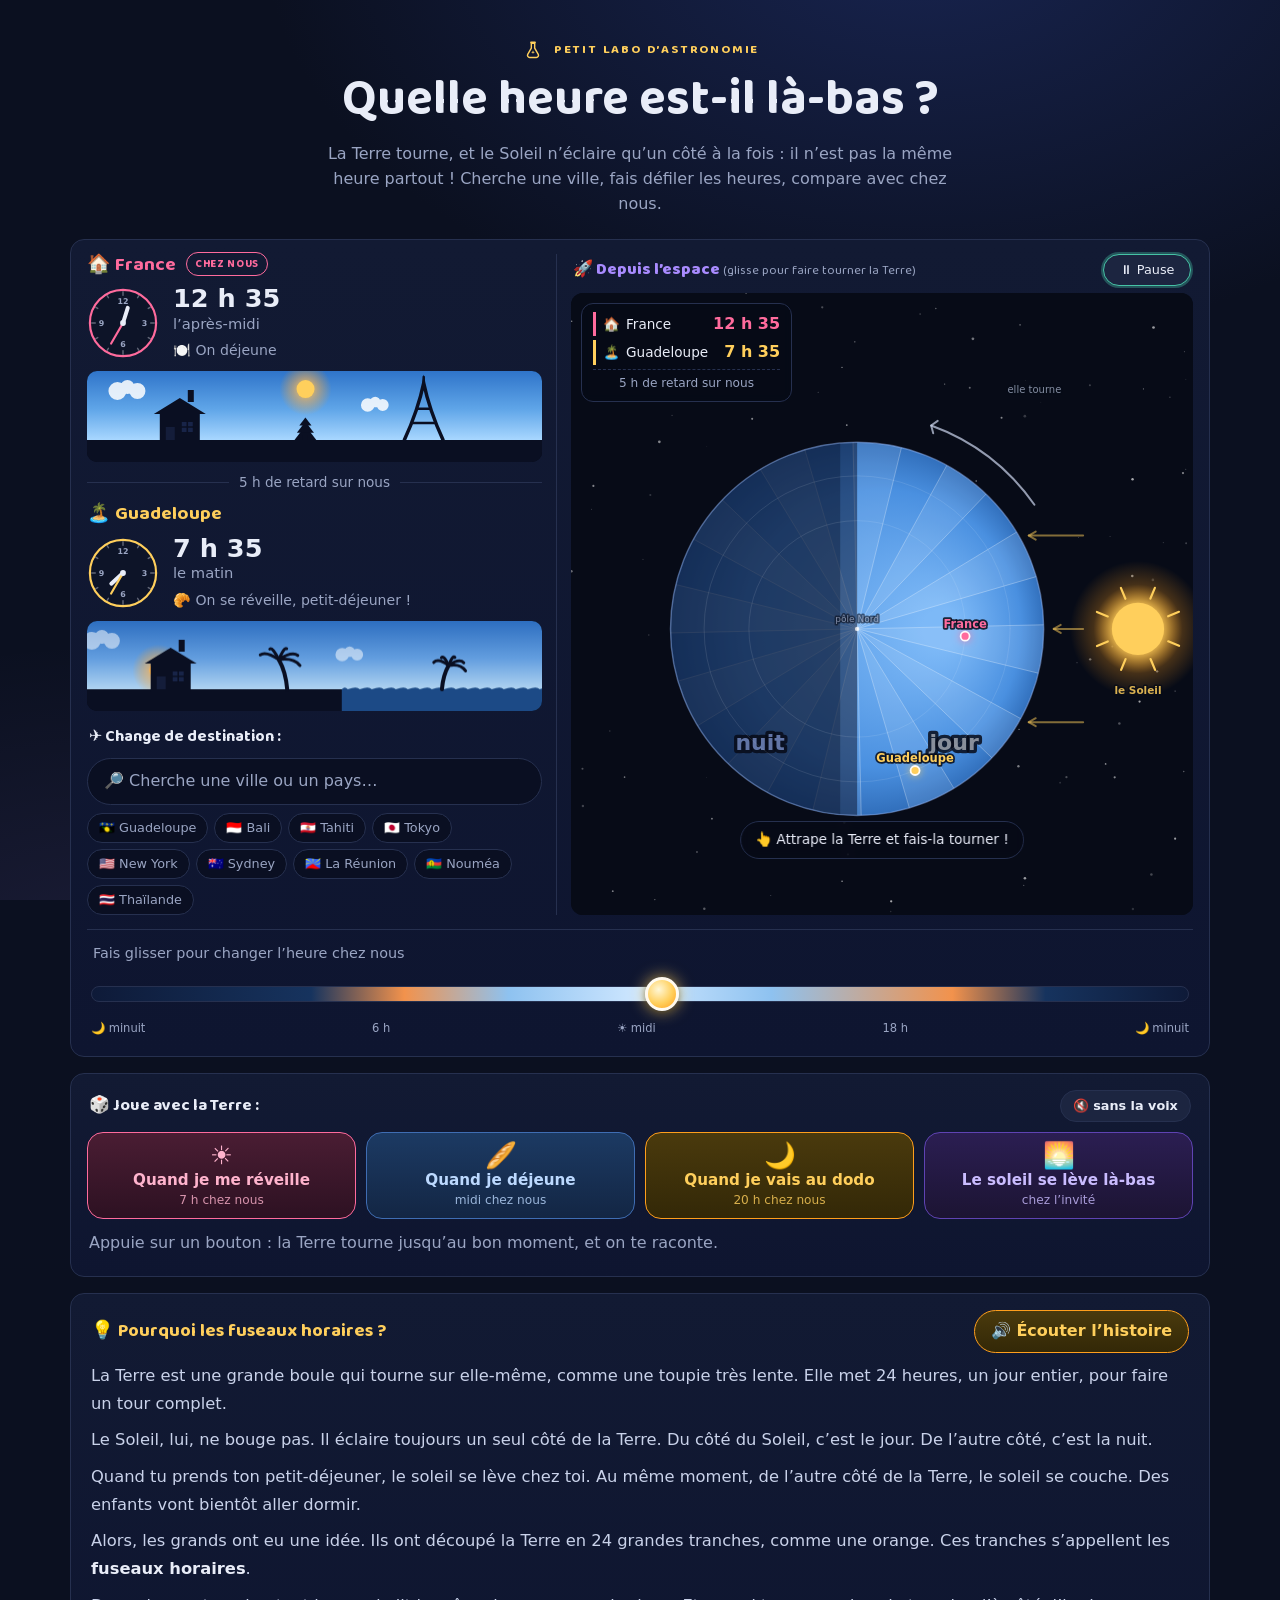
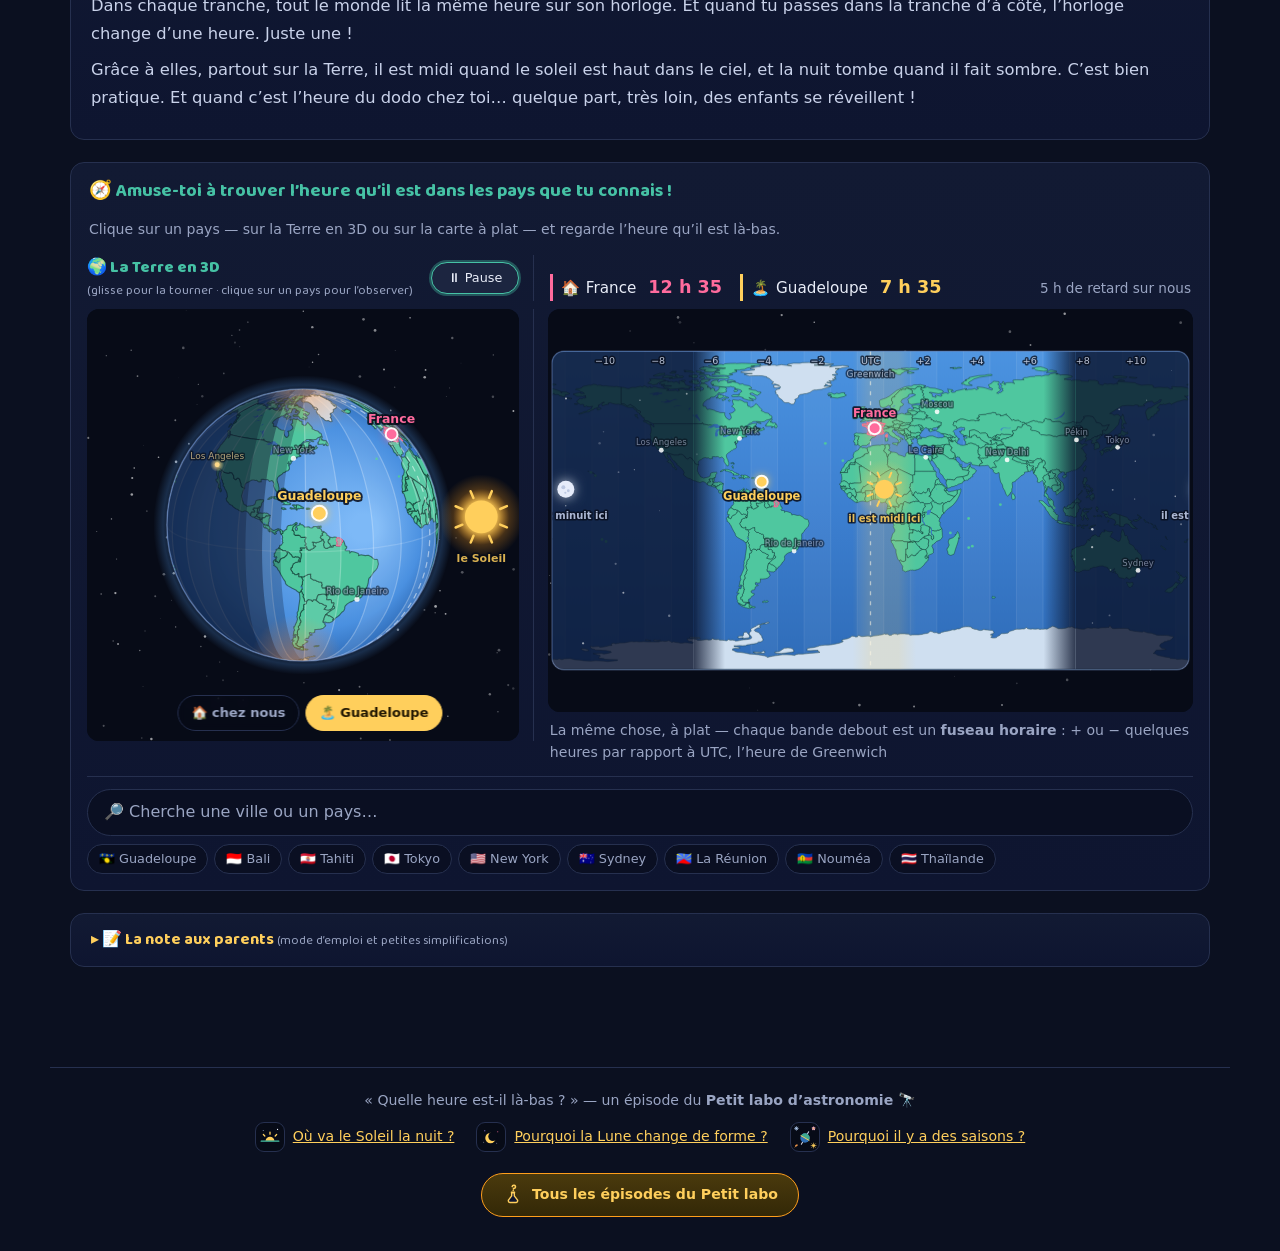
==== commit 08334e9a: "fix: cadence sur téléphone, barre collante et recherche, lune de la carte, légende recollée - on ne " ====
--- a/index.html
+++ b/index.html
@@ -260,6 +260,9 @@
               <div class="frame-diff" id="frame-diff-globe">5 h de retard sur nous</div>
             </div>
           </div>
+          <!-- la carte et sa légende ensemble : sur ordinateur, ce bloc est la
+               case « vue » de la colonne de droite, la légende collée sous la carte -->
+          <div class="map-body">
           <div class="canvas-wrap ratio-map">
             <canvas id="map-view" aria-label="Carte du monde avec les vrais continents. Les 24 fuseaux horaires apparaissent en bandes verticales, chacune avec son décalage en heures par rapport à UTC ; la moitié plongée dans la nuit est assombrie et se déplace quand l’heure change. Faites glisser horizontalement pour changer l’heure, et cliquez sur un pays ou une ville pour l’observer. Sur un écran tactile, pincez à deux doigts pour zoomer, puis promenez-vous dans la carte du doigt — tant qu’elle est zoomée, glisser la déplace sans changer l’heure — et tapez deux fois pour revenir à la carte entière."></canvas>
           </div>
@@ -267,6 +270,7 @@
             <span>La même chose, à plat — chaque bande debout est un
               <strong>fuseau horaire</strong> : + ou − quelques heures par rapport à UTC,
               l’heure de Greenwich</span>
+          </div>
           </div>
         </div>
       </div>
--- a/css/style.css
+++ b/css/style.css
@@ -206,7 +206,7 @@
 @media (min-width: 961px) {
   /* les deux blocs deviennent transparents (display: contents) : leurs
      enfants prennent chacun leur case — rangée 1 les en-têtes calés en bas,
-     rangée 2 les vues, rangée 3 la légende, rangée 4 la recherche. Le filet
+     rangée 2 les vues (carte + légende ensemble), rangée 3 la recherche. Le filet
      vertical passe à droite de la colonne du globe, continu sur les deux
      premières rangées (pas d'écart de rangée : les marges font l'espace). */
   .view-block-globe, .view-block-map { display: contents; }
@@ -217,10 +217,11 @@
     border-right: 1px solid var(--border); padding-right: 14px; margin-right: 14px;
   }
   .game-frame { grid-column: 2; grid-row: 1; align-self: end; margin: 0 0 8px; }
-  .view-block-map .canvas-wrap { grid-column: 2; grid-row: 2; }
-  .map-legend { grid-column: 2; grid-row: 3; }
+  /* carte + légende font UNE case (la légende reste collée sous la carte :
+     la rangée des vues a la hauteur du globe, pas celle de la carte) */
+  .map-body { grid-column: 2; grid-row: 2; }
   .game-search {
-    grid-column: 1 / span 2; grid-row: 4; margin-top: 12px;
+    grid-column: 1 / span 2; grid-row: 3; margin-top: 12px;
     display: flex; flex-wrap: wrap; gap: 8px 12px; align-items: center;
   }
   .game-search .search-row { flex: 1 1 260px; }
@@ -360,6 +361,11 @@
     transition: opacity .25s, visibility .25s, transform .25s;
   }
   .sticky-times.show { opacity: 1; visibility: visible; -webkit-transform: none; transform: none; }
+  /* pendant qu'on tape dans une recherche, elle s'efface (main.js) : iOS
+     remonte le champ actif tout en haut de l'écran, pile sous elle */
+  .sticky-times.search-focus { opacity: 0; visibility: hidden; -webkit-transform: translateY(-100%); transform: translateY(-100%); }
+  /* et le défilement vers un champ qui prend le focus s'arrête sous la barre */
+  html { scroll-padding-top: 68px; }
   .sticky-times .frame-row { padding-left: 6px; }
   .sticky-times .frame-row strong { margin-left: 4px; padding-left: 0; font-size: 1rem; }
   .sticky-times .frame-name { max-width: 8em; }
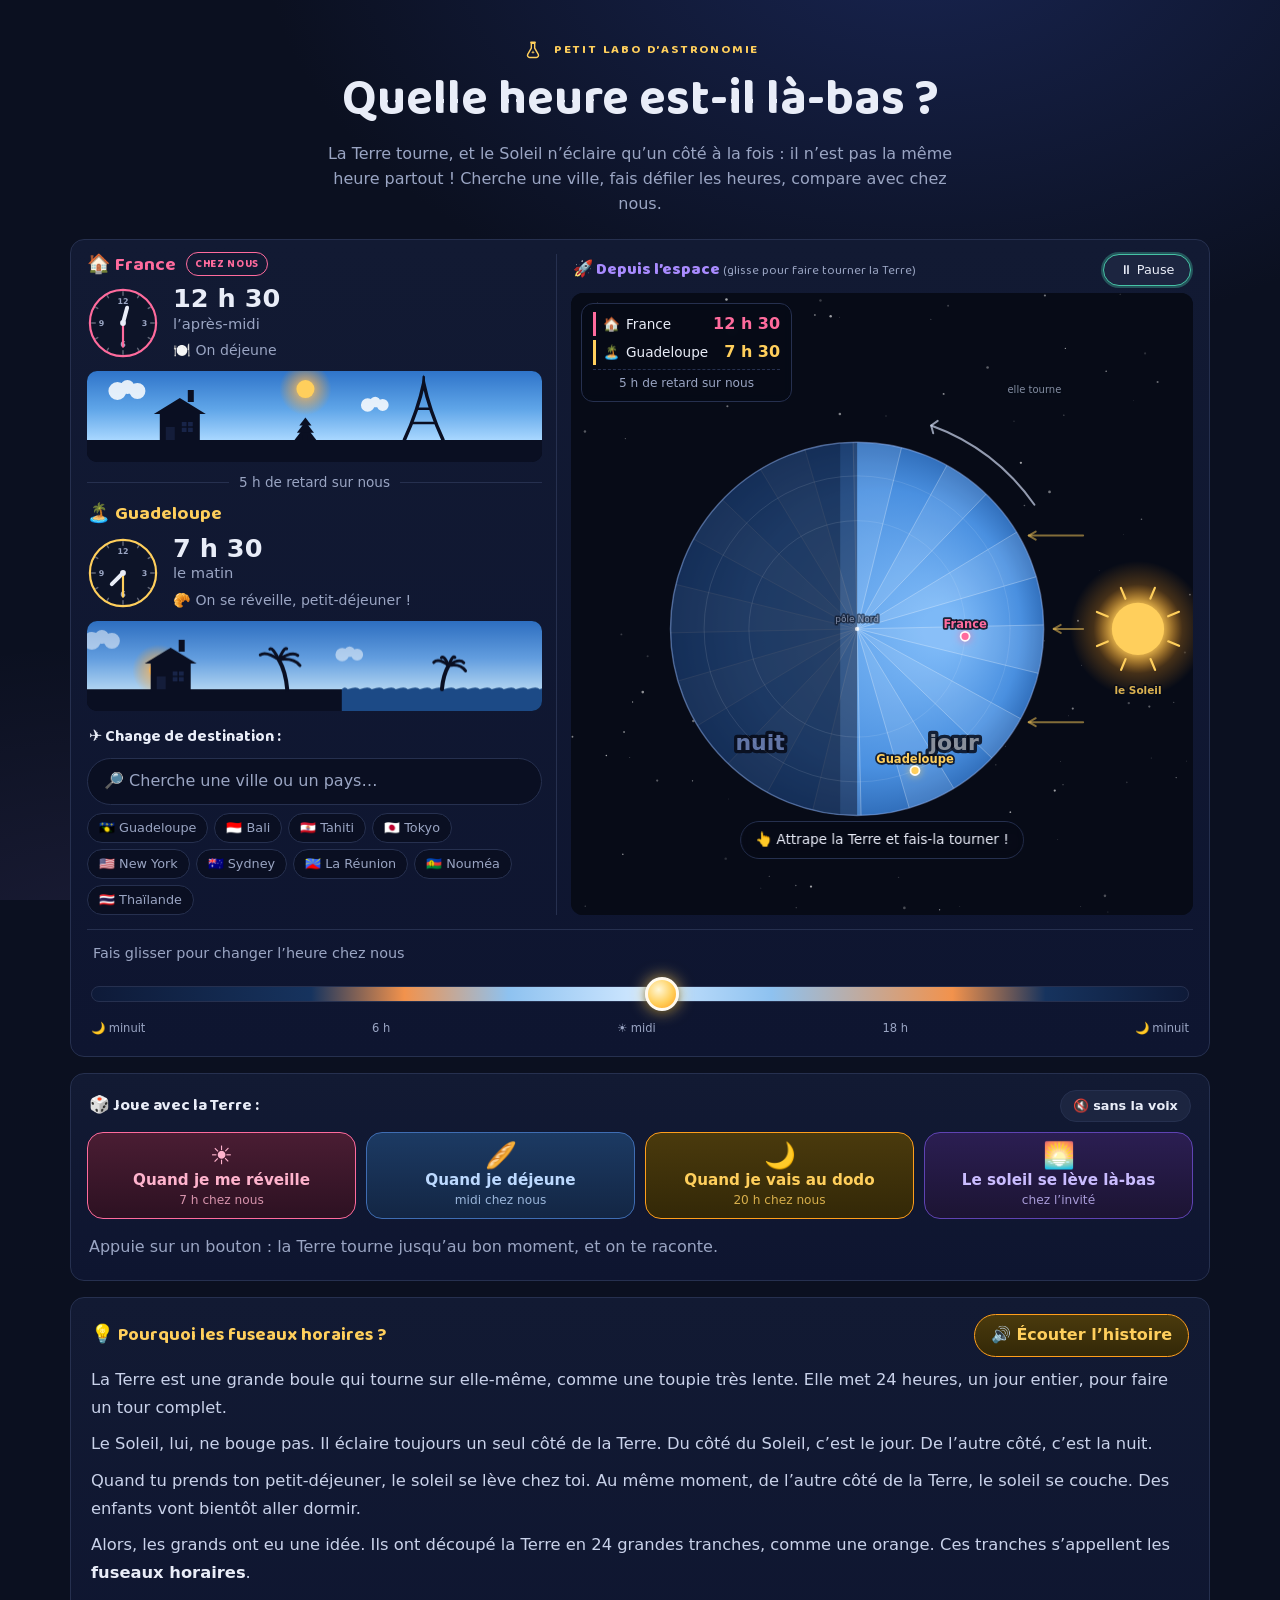
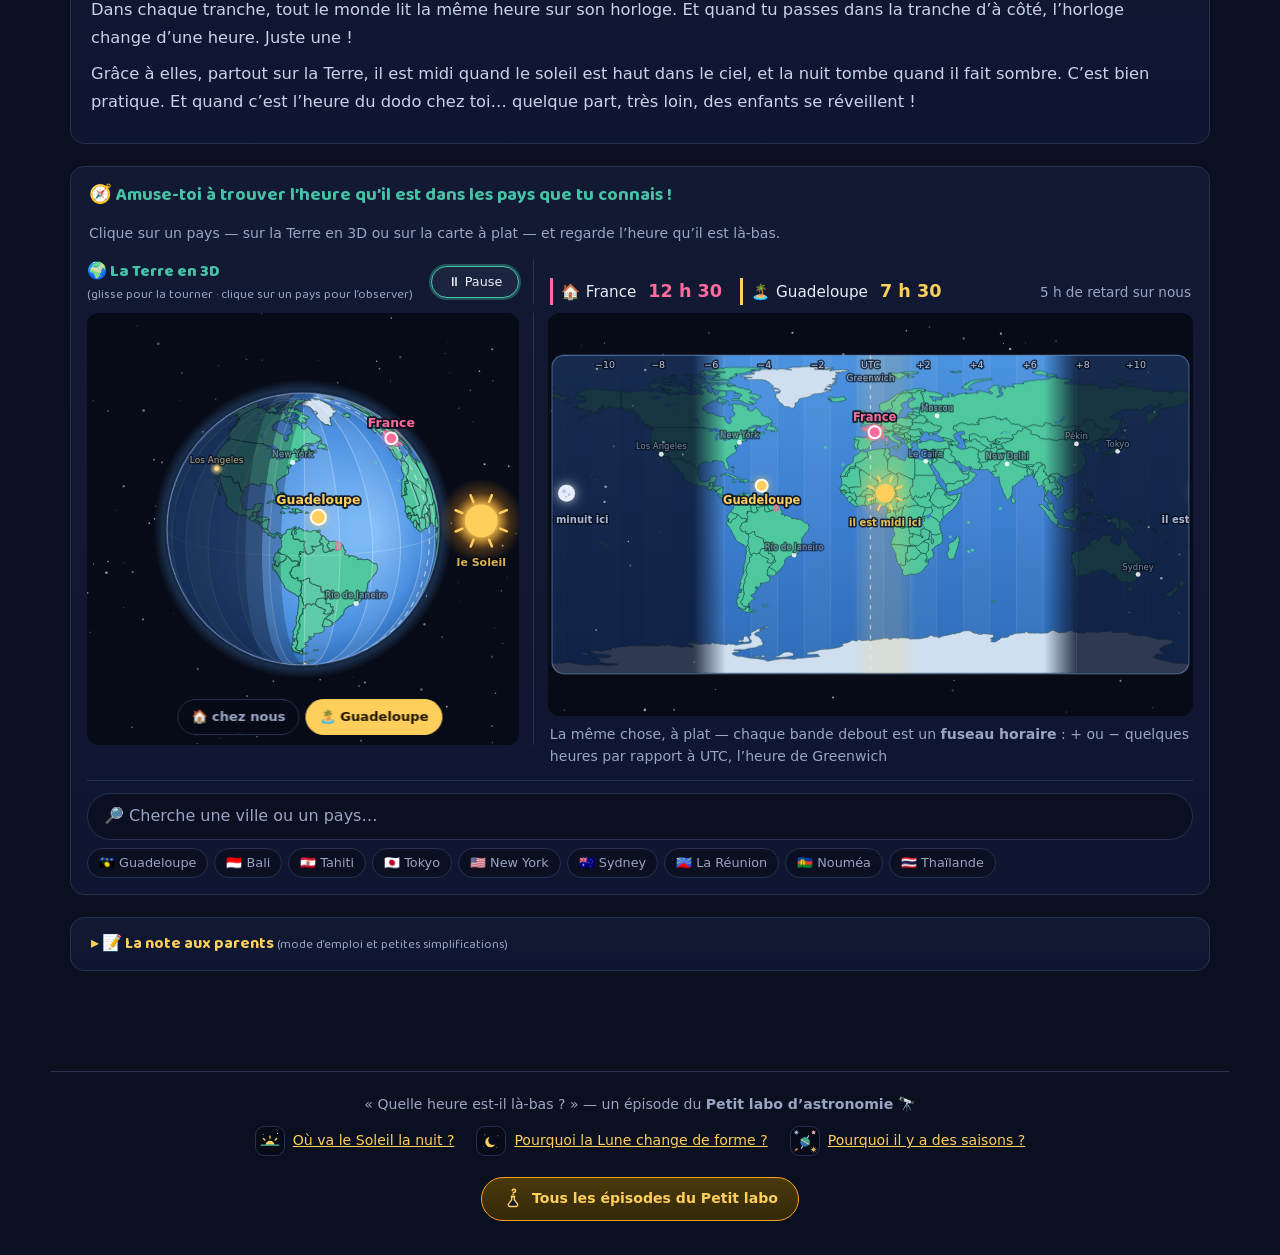
==== commit c1119d22: "fix: heure affichée par tranches de 30 min, histoire alignée, plus de saut au scénario sur mobile - " ====
--- a/index.html
+++ b/index.html
@@ -141,7 +141,8 @@
              France, et dans la barre collante sur mobile ; le curseur porte la
              valeur en aria-valuetext (main.js) -->
         <div class="time-hint">Fais glisser pour changer l’heure chez nous</div>
-        <input type="range" id="time-slider" min="0" max="24" step="0.25" value="12"
+        <!-- pas de 30 min, comme l'heure affichée sur les horloges -->
+        <input type="range" id="time-slider" min="0" max="24" step="0.5" value="12"
           aria-label="Choisir l’heure en France : le curseur fait tourner la Terre sur 24 heures">
         <div class="slider-scale" aria-hidden="true">
           <span>🌙 minuit</span><span>6 h</span><span>☀️ midi</span><span>18 h</span><span>🌙 minuit</span>
--- a/css/style.css
+++ b/css/style.css
@@ -499,9 +499,11 @@
    scn-bali-lever ne s'appliquait plus : le bouton restait gris) */
 .scn-lever-la-bas { background: linear-gradient(180deg, #2b1e52, #1c1433); border-color: #5f43b3; color: #cabcff; }
 
-.story { margin-top: 12px; }
-.story-invite { margin: 4px 2px; color: var(--muted); }
-.story-line { display: flex; gap: 10px; align-items: flex-start; margin: 9px 0; font-size: 1.03rem; }
+/* deux colonnes : les pastilles (France, la destination) dans la première, à
+   la largeur de la plus large, les textes alignés dans la seconde */
+.story { margin-top: 12px; display: grid; grid-template-columns: max-content minmax(0, 1fr); gap: 9px 10px; align-items: start; }
+.story-invite { margin: 4px 2px; color: var(--muted); grid-column: 1 / -1; }
+.story-line { display: contents; font-size: 1.03rem; }
 .story-chip {
   flex: none; padding: 3px 11px; border-radius: 999px; font-weight: 700; font-size: .85rem;
   white-space: nowrap;
@@ -509,7 +511,8 @@
 .story-chip-guadeloupe { background: rgba(70, 194, 165, .14); color: var(--teal); border: 1px solid rgba(70, 194, 165, .5); }
 .story-chip-france { background: rgba(255, 107, 157, .13); color: var(--rose); border: 1px solid rgba(255, 107, 157, .5); }
 .story-chip-bali { background: rgba(169, 139, 255, .14); color: var(--violet); border: 1px solid rgba(169, 139, 255, .5); }
-.story-text { margin: 2px 0 0; }
+.story-text { margin: 2px 0 0; font-size: 1.03rem; }
+.story-chip { justify-self: start; margin-top: 1px; }
 
 /* ---------- note aux parents (repliée) ---------- */
 
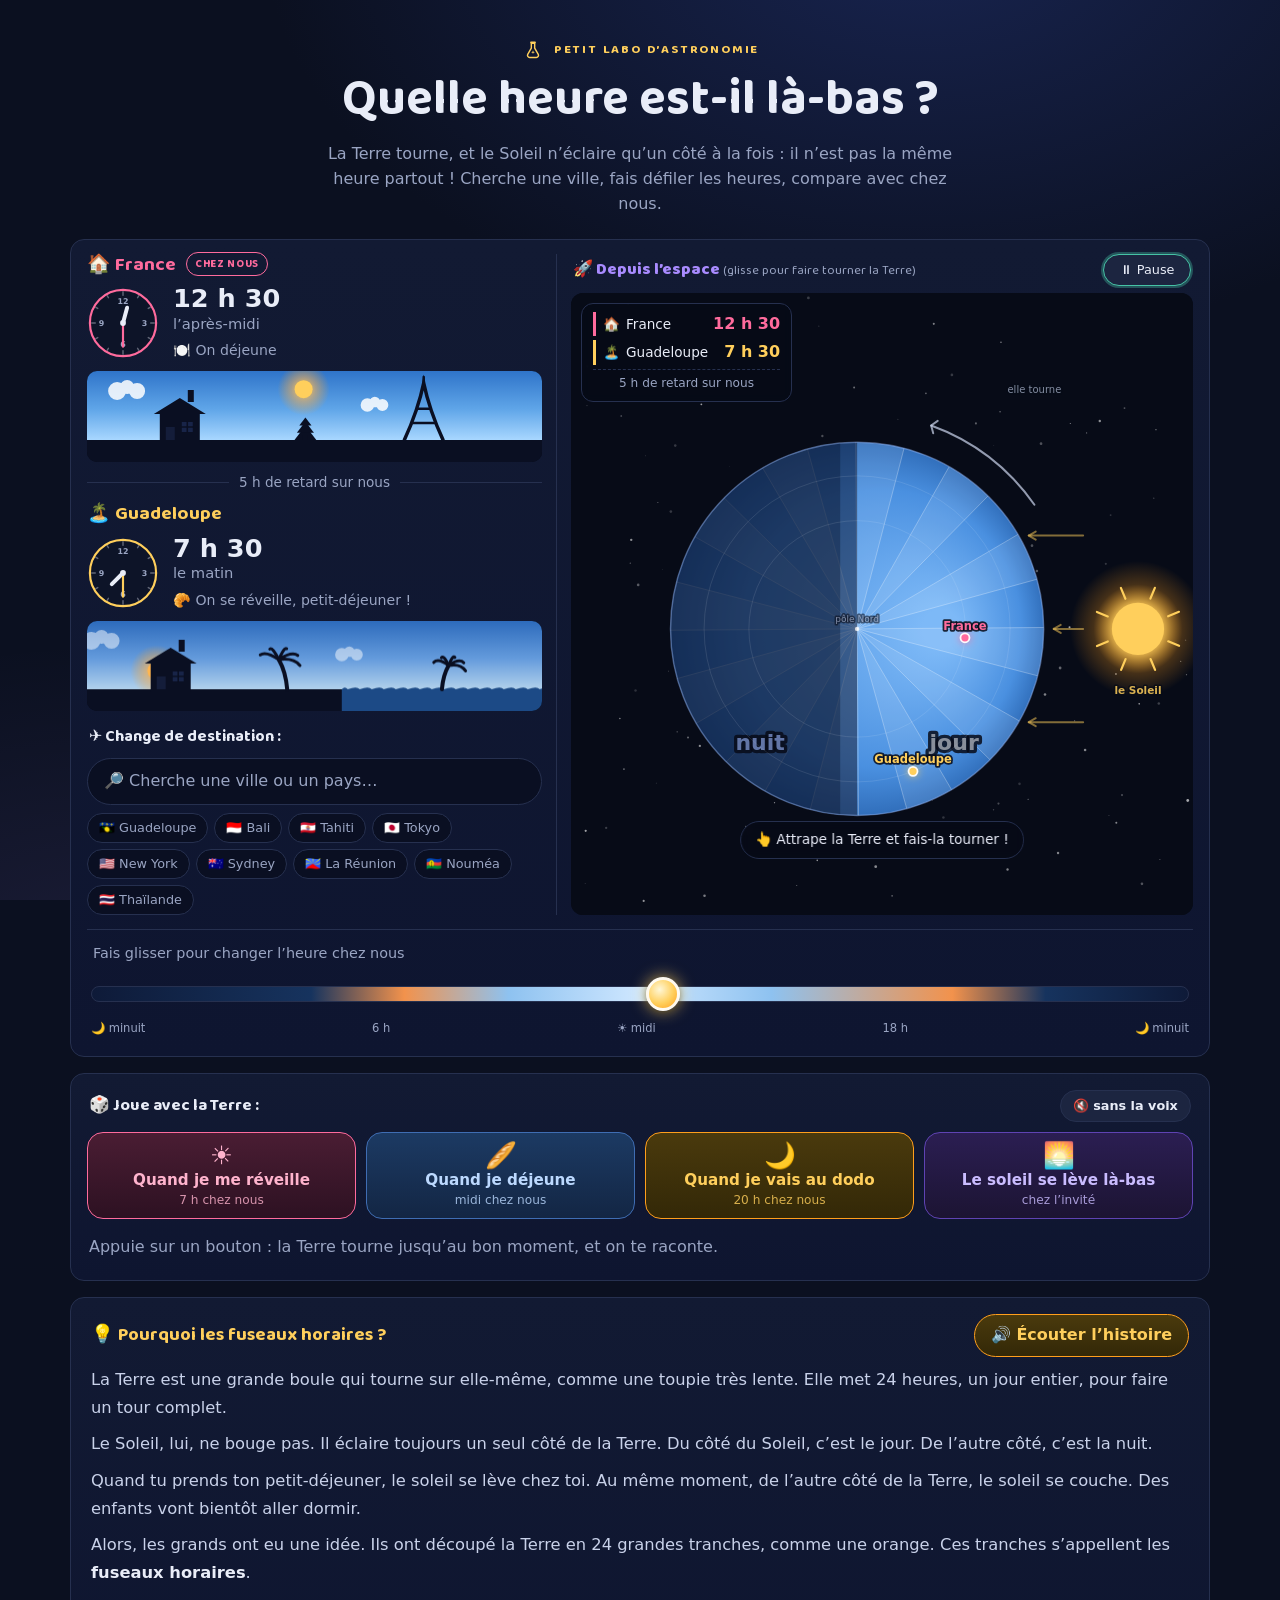
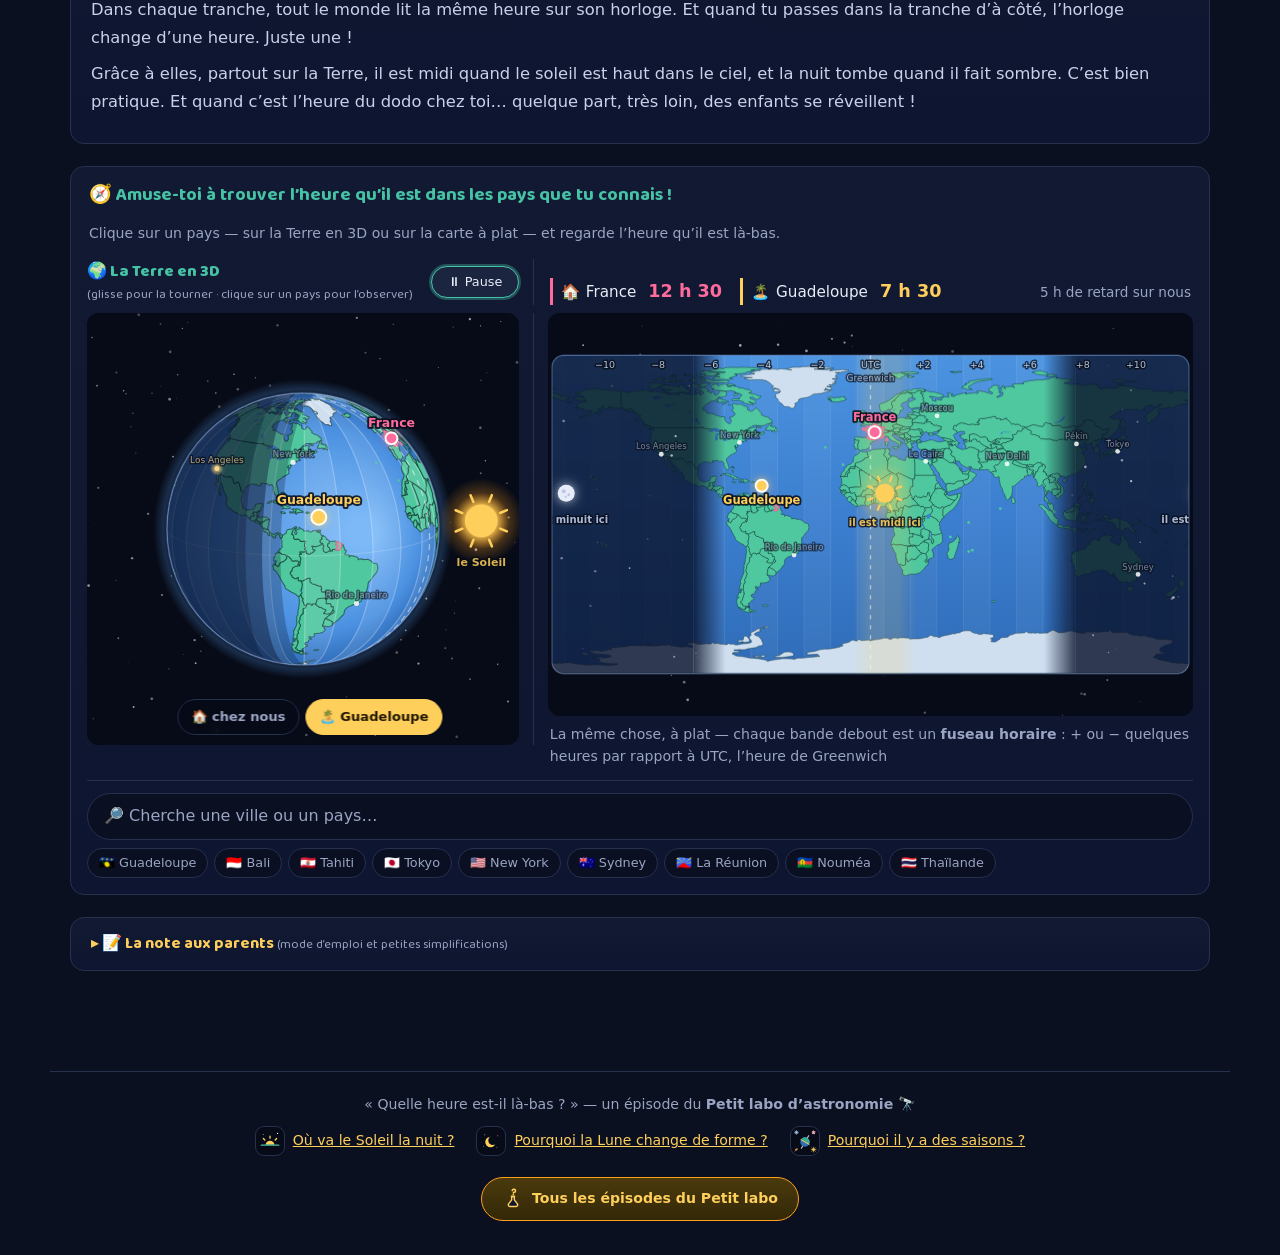
==== commit e345d765: "fix: le pouce du curseur glisse en continu (step any), clavier par demi-heure Le pas de 0,5 faisait " ====
--- a/index.html
+++ b/index.html
@@ -141,8 +141,10 @@
              France, et dans la barre collante sur mobile ; le curseur porte la
              valeur en aria-valuetext (main.js) -->
         <div class="time-hint">Fais glisser pour changer l’heure chez nous</div>
-        <!-- pas de 30 min, comme l'heure affichée sur les horloges -->
-        <input type="range" id="time-slider" min="0" max="24" step="0.5" value="12"
+        <!-- pas « any » : le pouce glisse en continu pendant la lecture (un pas
+             de 30 min le faisait sauter) ; au clavier, main.js avance par
+             demi-heure, comme l'heure affichée -->
+        <input type="range" id="time-slider" min="0" max="24" step="any" value="12"
           aria-label="Choisir l’heure en France : le curseur fait tourner la Terre sur 24 heures">
         <div class="slider-scale" aria-hidden="true">
           <span>🌙 minuit</span><span>6 h</span><span>☀️ midi</span><span>18 h</span><span>🌙 minuit</span>
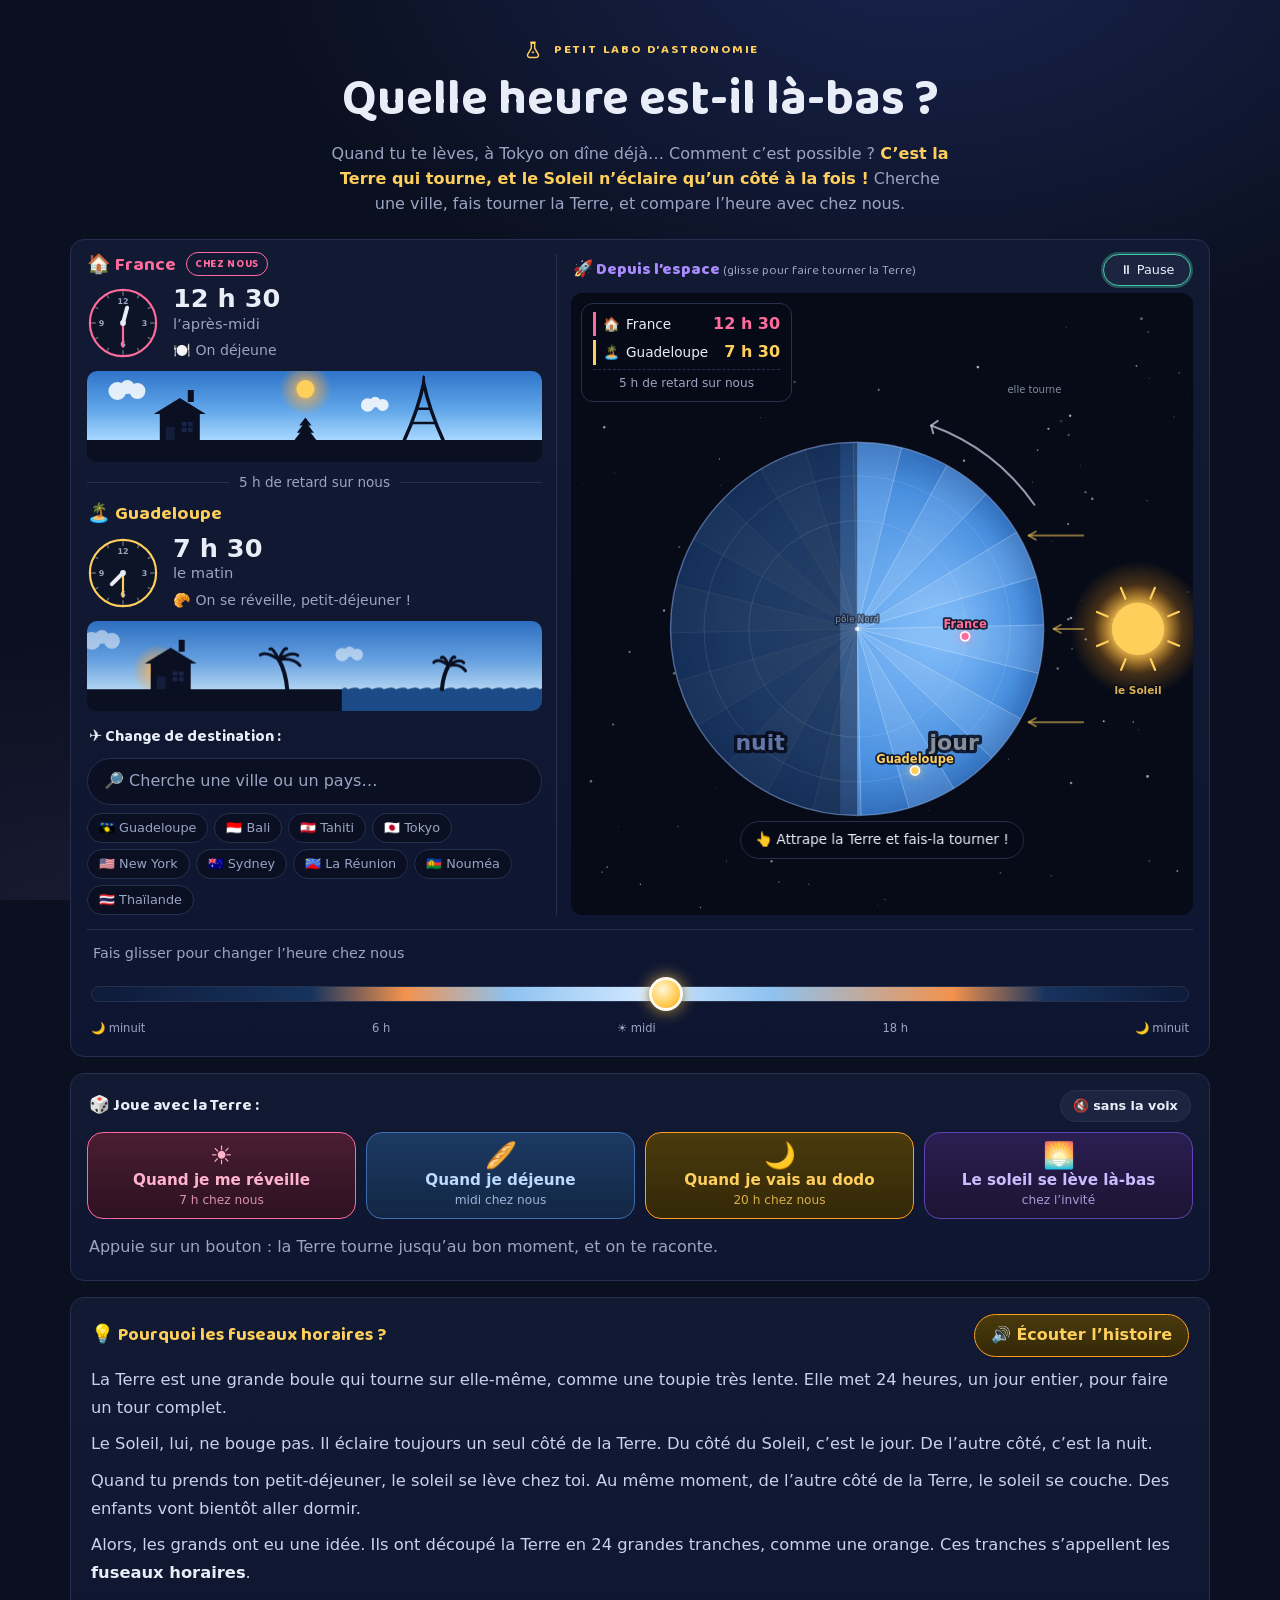
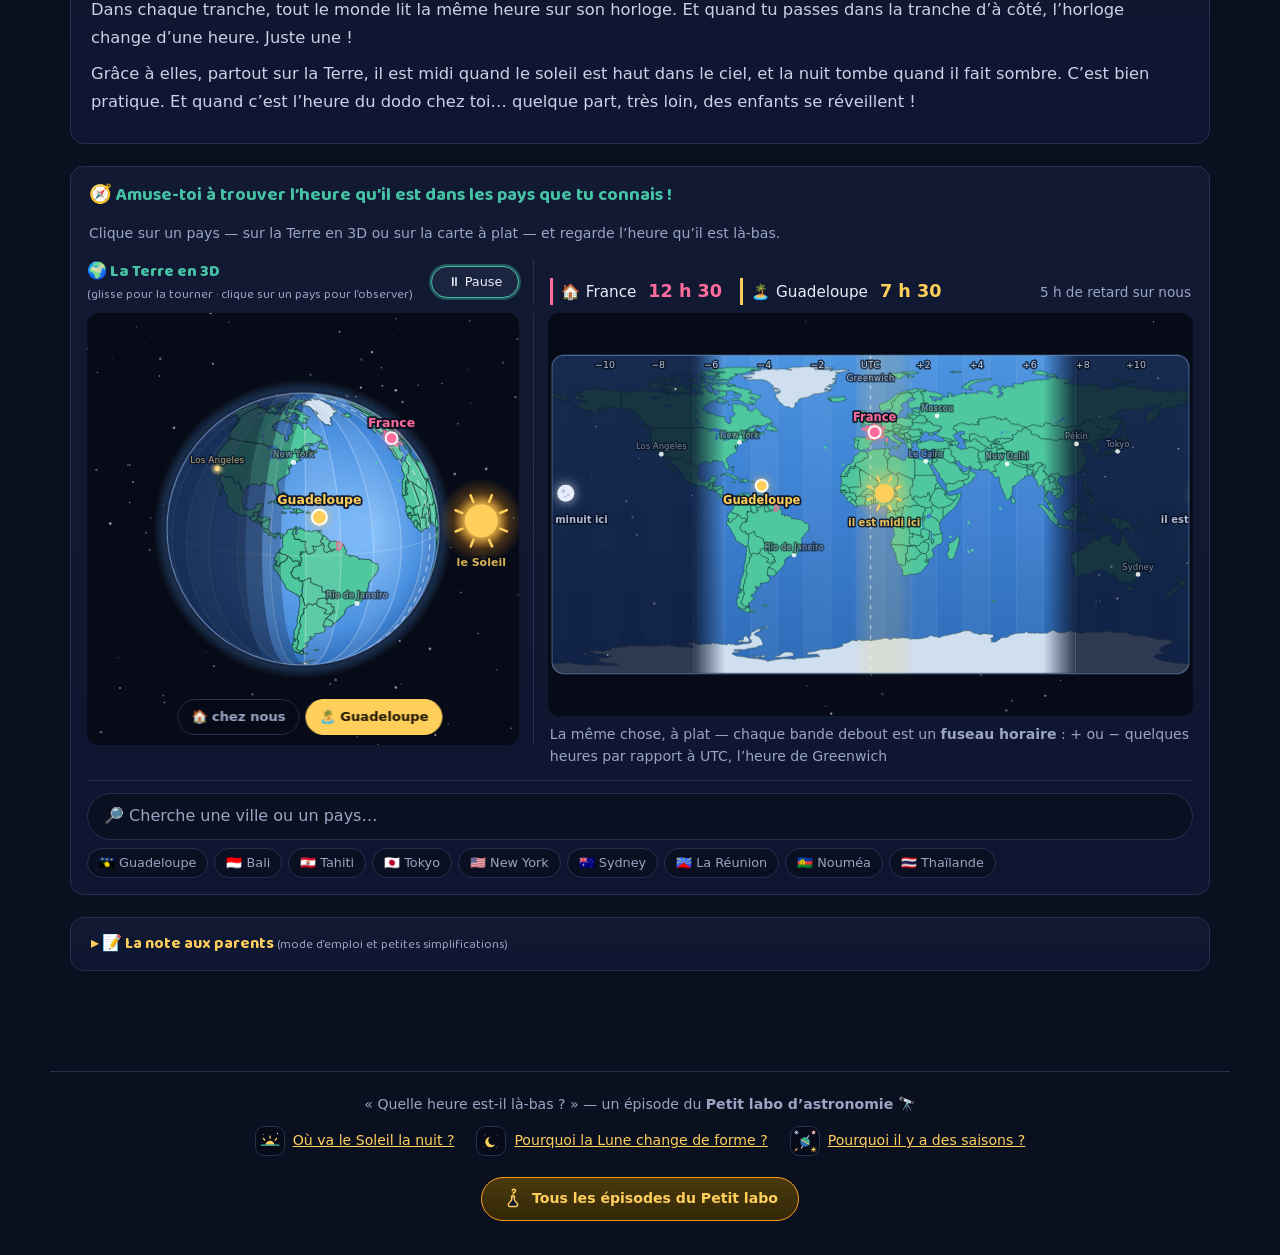
==== commit b1b7d25c: "L'accroche au patron de la famille : le mystère, la révélation en or, le geste La phrase sous la que" ====
--- a/index.html
+++ b/index.html
@@ -55,8 +55,13 @@
     </svg>
     <span>Petit labo d’astronomie</span></p>
   <h1>Quelle heure est-il là-bas ?</h1>
-  <p class="tagline">La Terre tourne, et le Soleil n’éclaire qu’un côté à la fois : il n’est pas
-    la même heure partout ! Cherche une ville, fais défiler les heures, compare avec chez nous.</p>
+  <!-- l'accroche au patron de la famille (saisons, soleil, Lune) : l'observation
+       d'enfant et ses points de suspension qui posent le mystère, la
+       révélation en or, puis l'invitation au geste-signature — attraper la
+       Terre, pas seulement le curseur -->
+  <p class="tagline">Quand tu te lèves, à Tokyo on dîne déjà… Comment c’est possible&nbsp;?
+    <strong>C’est la Terre qui tourne, et le Soleil n’éclaire qu’un côté à la fois&nbsp;!</strong>
+    Cherche une ville, fais tourner la Terre, et compare l’heure avec chez nous.</p>
 </header>
 
 <main>
--- a/css/style.css
+++ b/css/style.css
@@ -88,8 +88,26 @@
   .site-header h1 { font-size: clamp(1.65rem, 7.5vw, 2.2rem); }
 }
 .tagline { margin: 0 auto; max-width: 62ch; color: var(--muted); }
+/* la révélation de l'accroche en or, comme sur les autres épisodes */
+.tagline strong { color: var(--sun); }
 
 main { max-width: 1180px; margin: 0 auto; padding: 0 20px 60px; }
+
+/* L'EN-TÊTE SE SERRE SUR LES ÉCRANS LARGES MAIS BAS (le portable — règle de
+   la famille, née sur la-lune-change-de-forme) : 239 px avant la première
+   image, c'est un tiers d'un 13" pour un kicker, un titre et trois lignes
+   d'accroche. Rien n'est retiré (le H1 reste le H1, l'accroche reste lue),
+   tout se resserre : titre à 2,4 rem, accroche à 0,95 rem sur deux lignes
+   (toute la largeur de l'en-tête), respirations réduites. Mesuré :
+   239 → 151 px.
+   Une règle sur la HAUTEUR : un 24" ou un téléphone gardent l'en-tête de
+   la charte. */
+@media (min-width: 880px) and (max-height: 849px) {
+  /* (pas de plafond de largeur sur cet épisode : la hauteur de sa scène ne dépend pas de la largeur) */
+  .site-header { padding: 8px 20px 14px; }
+  .site-header h1 { font-size: 2.4rem; margin: .18em 0 .22em; }
+  .tagline { font-size: .95rem; max-width: none; }
+}
 
 .panel {
   background: linear-gradient(180deg, var(--surface), var(--bg2));
@@ -435,7 +453,11 @@
   color: var(--rose); border: 1px solid var(--rose); border-radius: 999px;
   padding: 2px 8px; margin-left: 6px; vertical-align: 3px; white-space: nowrap;
 }
-.day-badge { flex: none; font-size: .78rem; font-weight: 800; border-radius: 999px; padding: 3px 10px; white-space: nowrap; }
+/* la capsule tient DANS la ligne du nom (line-height serré, padding réduit :
+   ~21 px contre ~23 pour le nom) : en apparaissant, elle ne doit pas grandir
+   la carte — au-dessus de l'écran sur téléphone, 4 px de plus faisaient
+   sauter le disque deux fois pendant l'animation du lever là-bas (payé) */
+.day-badge { flex: none; font-size: .78rem; font-weight: 800; line-height: 1.2; border-radius: 999px; padding: 2px 10px; white-space: nowrap; }
 .day-badge.tomorrow { background: #2b1e52; color: #cabcff; border: 1px solid #5f43b3; }
 .day-badge.yesterday { background: #0e3a33; color: #7fe0c8; border: 1px solid #2f8f7a; }
 
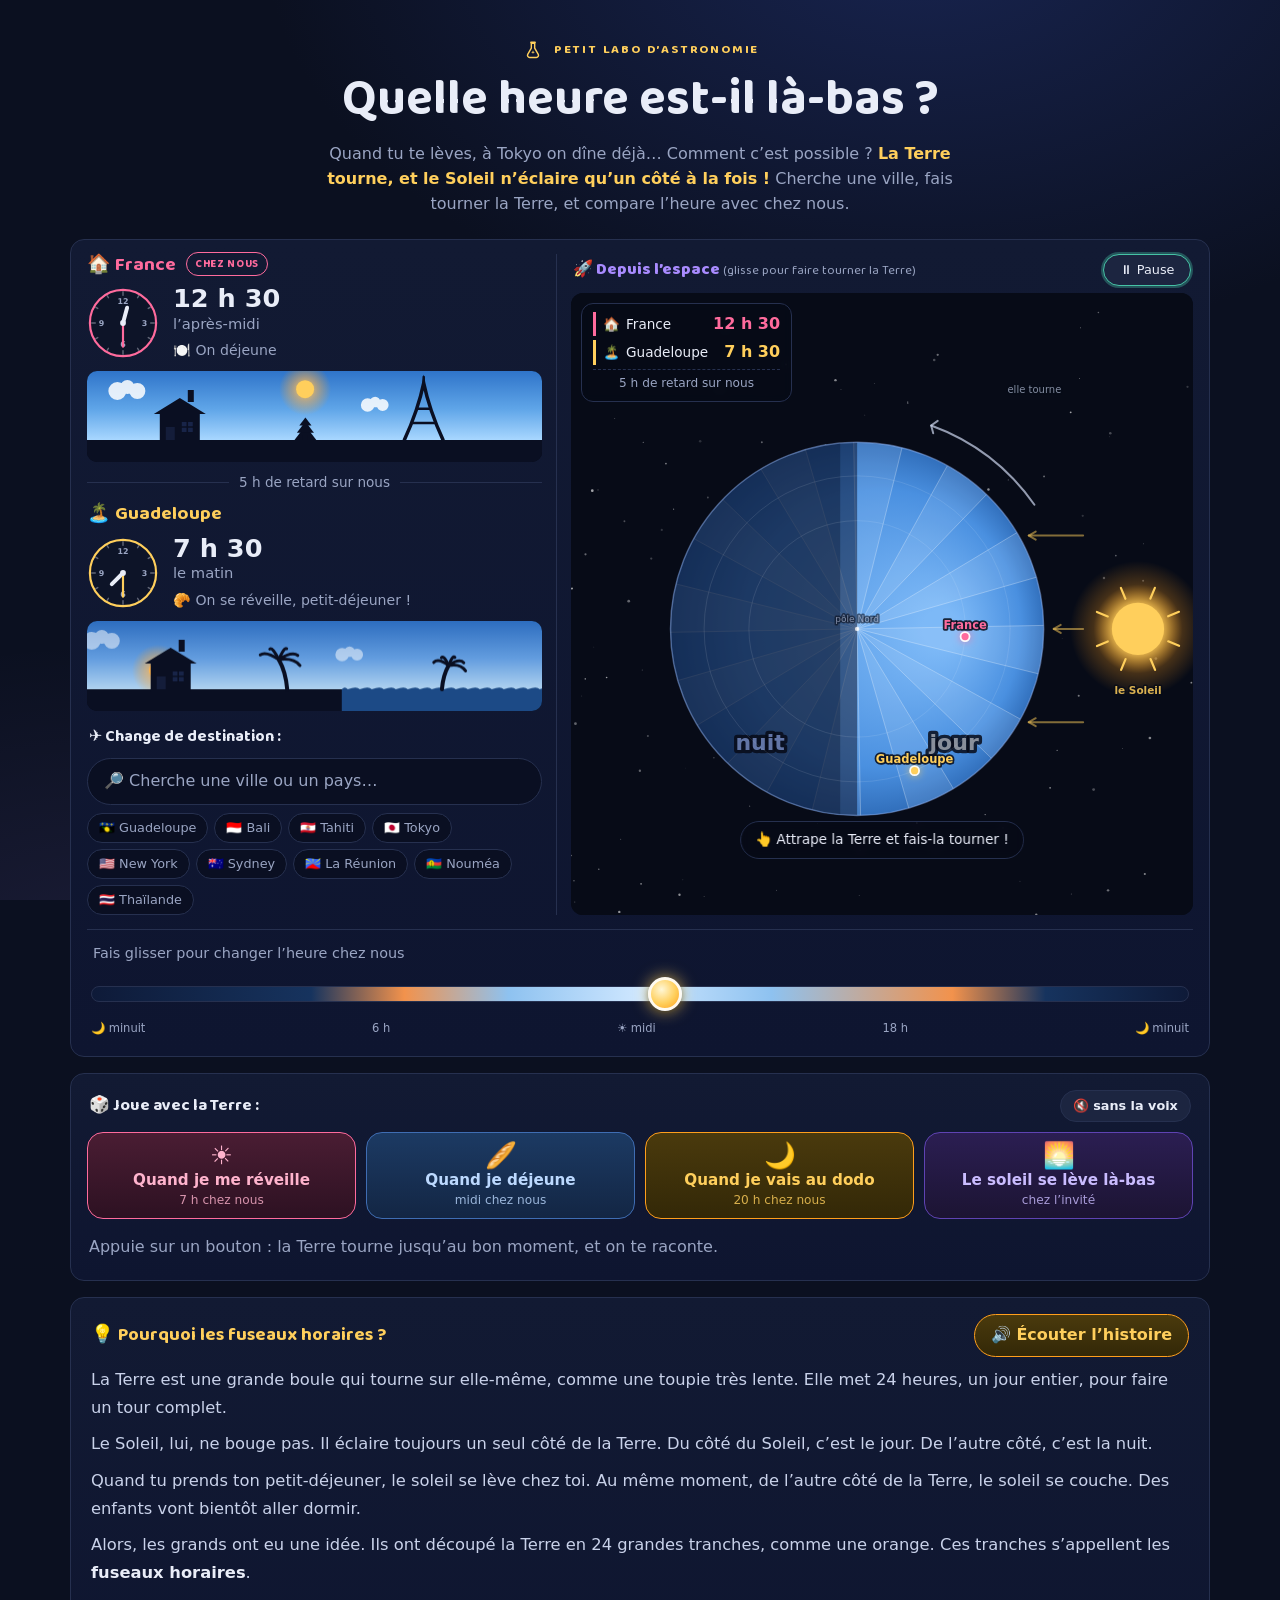
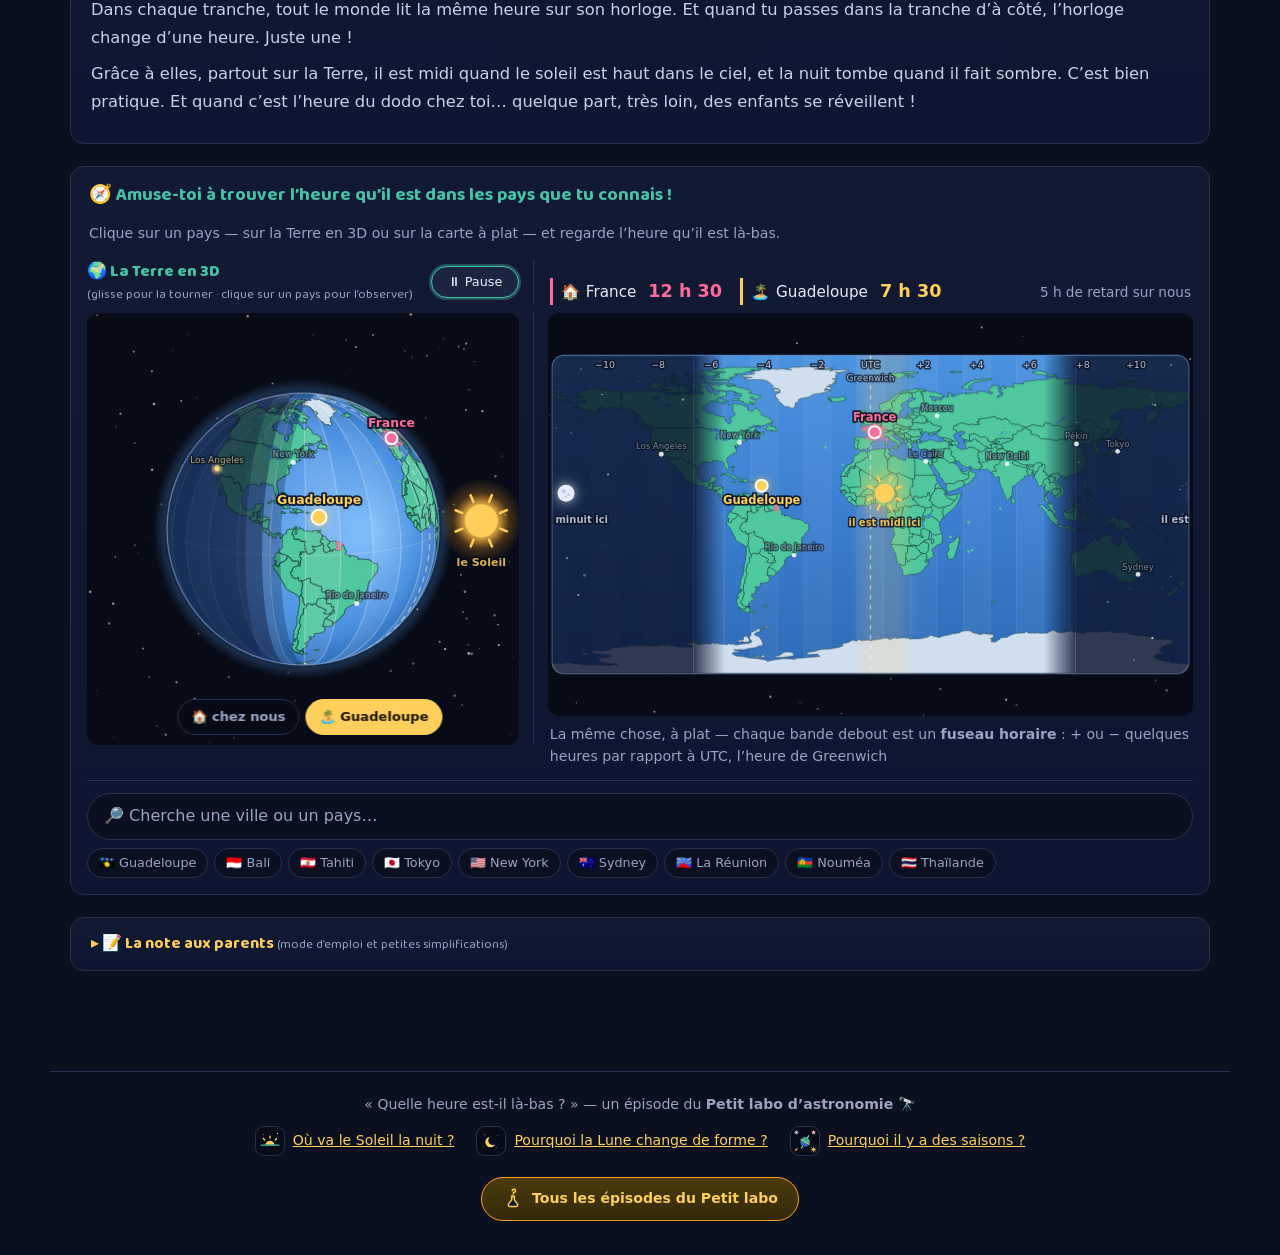
==== commit da8fc5a2: "L'accroche, version courte : « La Terre tourne, et le Soleil… » Sans le « C'est … qui » : sur mobile" ====
--- a/index.html
+++ b/index.html
@@ -60,7 +60,7 @@
        révélation en or, puis l'invitation au geste-signature — attraper la
        Terre, pas seulement le curseur -->
   <p class="tagline">Quand tu te lèves, à Tokyo on dîne déjà… Comment c’est possible&nbsp;?
-    <strong>C’est la Terre qui tourne, et le Soleil n’éclaire qu’un côté à la fois&nbsp;!</strong>
+    <strong>La Terre tourne, et le Soleil n’éclaire qu’un côté à la fois&nbsp;!</strong>
     Cherche une ville, fais tourner la Terre, et compare l’heure avec chez nous.</p>
 </header>
 
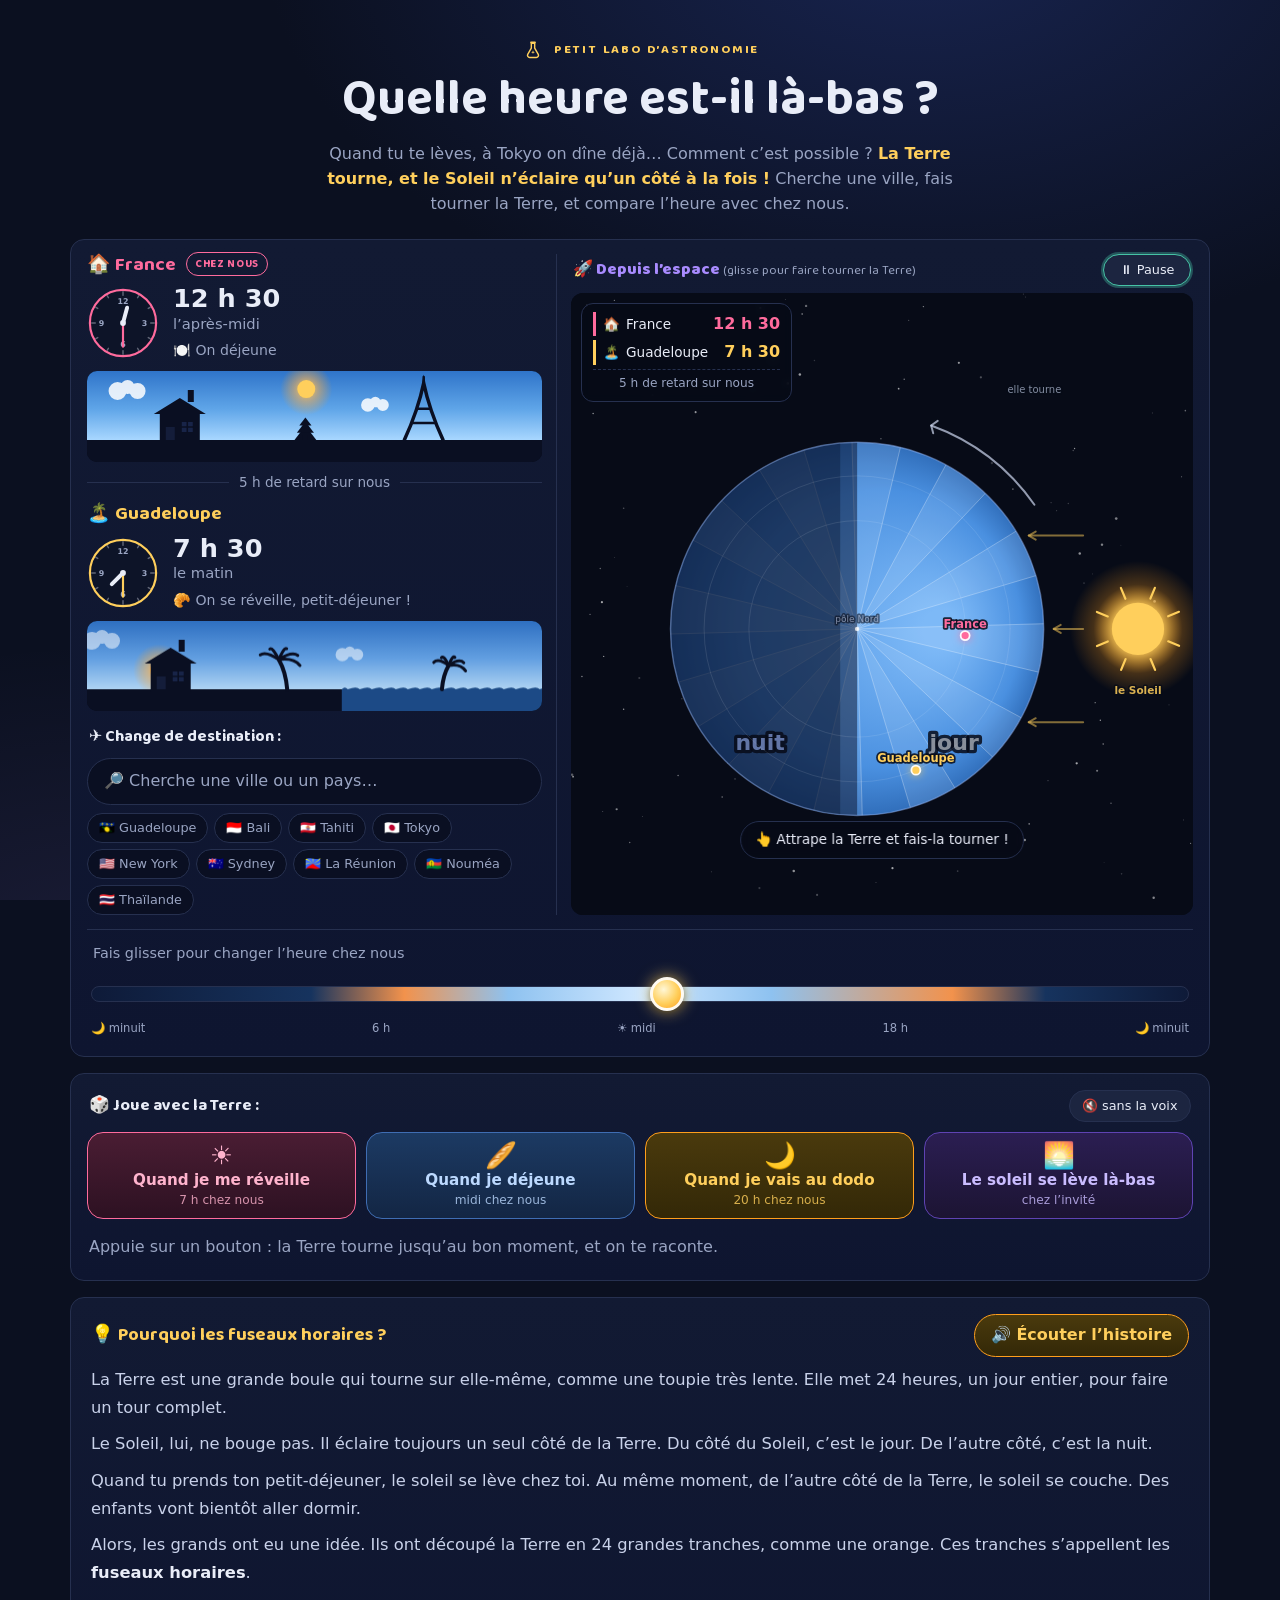
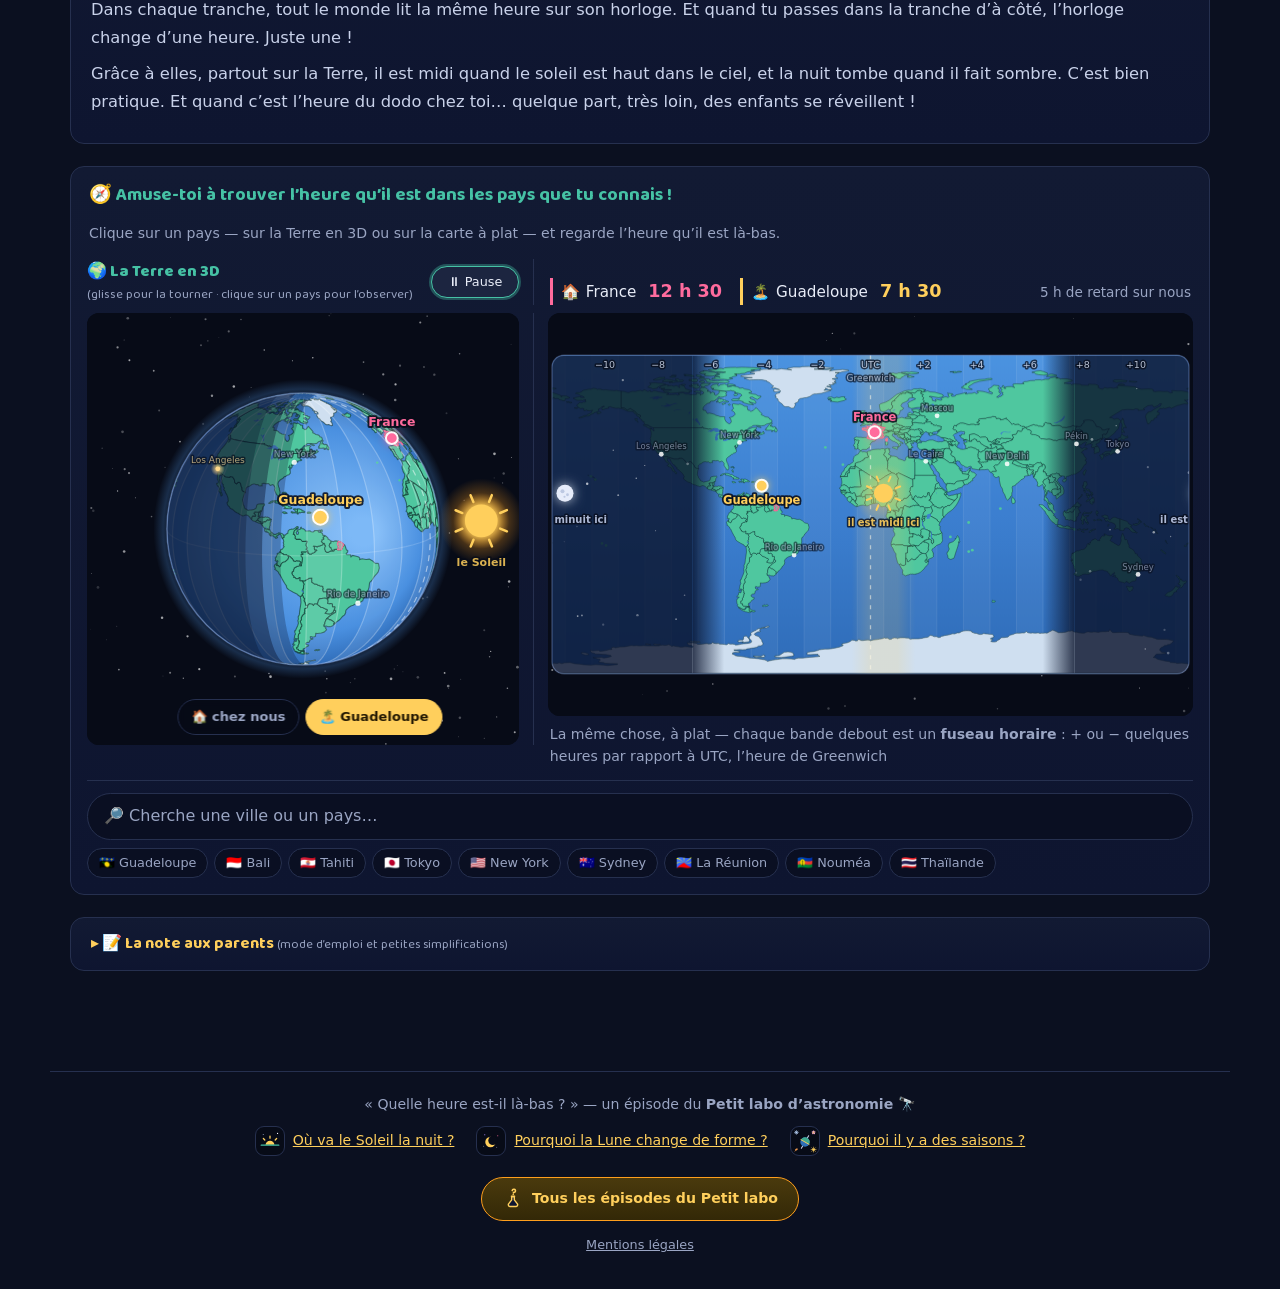
==== commit b2900092: "Pied de page : le lien « Mentions légales » Le site n'avait pas de mentions légales (remarque du fon" ====
--- a/index.html
+++ b/index.html
@@ -435,6 +435,10 @@
       </g>
     </svg>
     Tous les épisodes du Petit labo</a></p>
+  <!-- la dernière ligne du pied : les mentions légales, une seule page pour
+       toute la famille — obligatoire, mais pour qui vérifie qui édite le labo,
+       jamais pour le parent qui vient jouer -->
+  <p class="footer-mentions"><a href="https://petit-labo.fr/mentions-legales/">Mentions légales</a></p>
 </footer>
 
 <script type="module" src="js/main.js"></script>
--- a/css/style.css
+++ b/css/style.css
@@ -85,7 +85,12 @@
 /* sur mobile le titre-question rétrécit, au pixel près des autres épisodes
    (ou-va-le-soleil, la-lune-change-de-forme) */
 @media (max-width: 640px) {
+  /* en-tête compact de la famille (saisons, soleil, Lune) : 18 px avant le
+     kicker au lieu de 38, accroche à 0,92 rem — la scène doit se voir dès le
+     premier écran */
+  .site-header { padding: 18px 16px 10px; }
   .site-header h1 { font-size: clamp(1.65rem, 7.5vw, 2.2rem); }
+  .tagline { font-size: .92rem; }
 }
 .tagline { margin: 0 auto; max-width: 62ch; color: var(--muted); }
 /* la révélation de l'accroche en or, comme sur les autres épisodes */
@@ -184,6 +189,30 @@
    « Chez nous, il est 12 h » (l'heure se lit déjà sur la carte France) */
 .stage-panel .time-control { border-top: 1px solid var(--border); margin-top: 14px; padding-top: 12px; }
 .time-hint { color: var(--muted); font-size: .9rem; margin: 0 2px 8px; }
+
+/* LA RECHERCHE SE COMPACTE SUR LES ÉCRANS LARGES MAIS BAS (le portable —
+   variante légère de la règle de la famille, décision utilisateur) : sur cet
+   épisode c'est la colonne « chez nous » qui fixe la hauteur du panneau
+   (deux cartes-horloges + la recherche), pas le disque — rétrécir la page ne
+   gagnait rien. On ne touche PAS aux cartes (leurs ciels sont l'illustration
+   de « chez nous ») : seule la recherche se resserre — titre sur la ligne du
+   champ, champ moins haut, puces sur deux rangées au lieu de trois — et les
+   écarts de la colonne se réduisent. La frise peut rester un peu sous le pli
+   sur portable : ici le disque se tourne au doigt, le curseur est un second
+   accès. Sous 850 px de hauteur visible, grand écran seulement. */
+@media (min-width: 961px) and (max-height: 849px) {
+  .stage-panel .search-panel {
+    display: grid; grid-template-columns: auto minmax(0, 1fr);
+    gap: 6px 10px; align-items: center;
+  }
+  .stage-panel .search-panel .search-title { margin: 0; white-space: nowrap; }
+  .stage-panel .search-panel .search-row { display: contents; }
+  .stage-panel .search-panel .search-box { min-width: 0; }
+  .stage-panel .search-panel .search-box input { padding: 7px 14px; font-size: .95rem; }
+  .stage-panel .search-panel .search-chips { grid-column: 1 / -1; gap: 5px; }
+  .stage-panel .search-panel .search-chips button { font-size: .78rem; padding: 3px 9px; }
+  .view-block-home, .view-block-home .vignettes { gap: 10px; }
+}
 
 @media (max-width: 960px) {
   .views-grid { grid-template-columns: 1fr; }
@@ -610,10 +639,20 @@
 }
 .fiole-labo { width: 22px; height: 22px; flex: none; }
 .btn-menu-labo:focus-visible { outline: 2px solid var(--sun-deep); }
+/* la dernière ligne du pied : le lien « Mentions légales » du portail (une
+   seule page pour toute la famille), en petit et un peu effacé — gris
+   `--muted` plutôt que l'or des liens : obligatoire, mais il s'adresse à
+   qui vérifie qui édite le labo, jamais au parent qui vient jouer */
+.footer-mentions { margin: 14px 0 0; font-size: .8rem; }
+.footer-mentions a { color: var(--muted); }
+
 
 /* libellés empilés (grille 1×1) : le bouton garde la largeur du plus long des
    deux états — basculer pause/lecture ou la voix ne décale jamais la page */
-.scn-voice-btn, .play-btn { display: inline-grid; align-items: center; justify-items: center; }
+/* écrits dans des lignes de titre en gras : ces boutons d'état reviennent à
+   la graisse normale, comme sur les autres épisodes (le 🔇/🔊 héritait du 700
+   du h2 des scénarios) */
+.scn-voice-btn, .play-btn { display: inline-grid; align-items: center; justify-items: center; font-weight: 400; }
 .scn-voice-btn > span, .play-btn > span { grid-row: 1; grid-column: 1; white-space: nowrap; }
 .scn-voice-btn[aria-pressed="false"] .scn-voice-on,
 .scn-voice-btn[aria-pressed="true"] .scn-voice-off,
@@ -768,4 +807,9 @@
   /* des cibles tactiles d'au moins ~44 px pour les petits doigts (harmonisé
      avec ou-va-le-soleil) */
   .spin-btn, .listen-btn { min-height: 44px; padding-top: 8px; padding-bottom: 8px; }
-}
+  /* les puces de villes et la bascule du jeu sont ce que l'enfant tape :
+     30–33 px de haut, c'étaient les plus petites cibles de la famille.
+     38 px (pas 44 : neuf puces à 44 coûteraient ~40 px de plus sur l'épisode
+     qui tient déjà le moins dans l'écran) — audit des boutons */
+  .search-chips button, .view-chip { min-height: 38px; }
+}
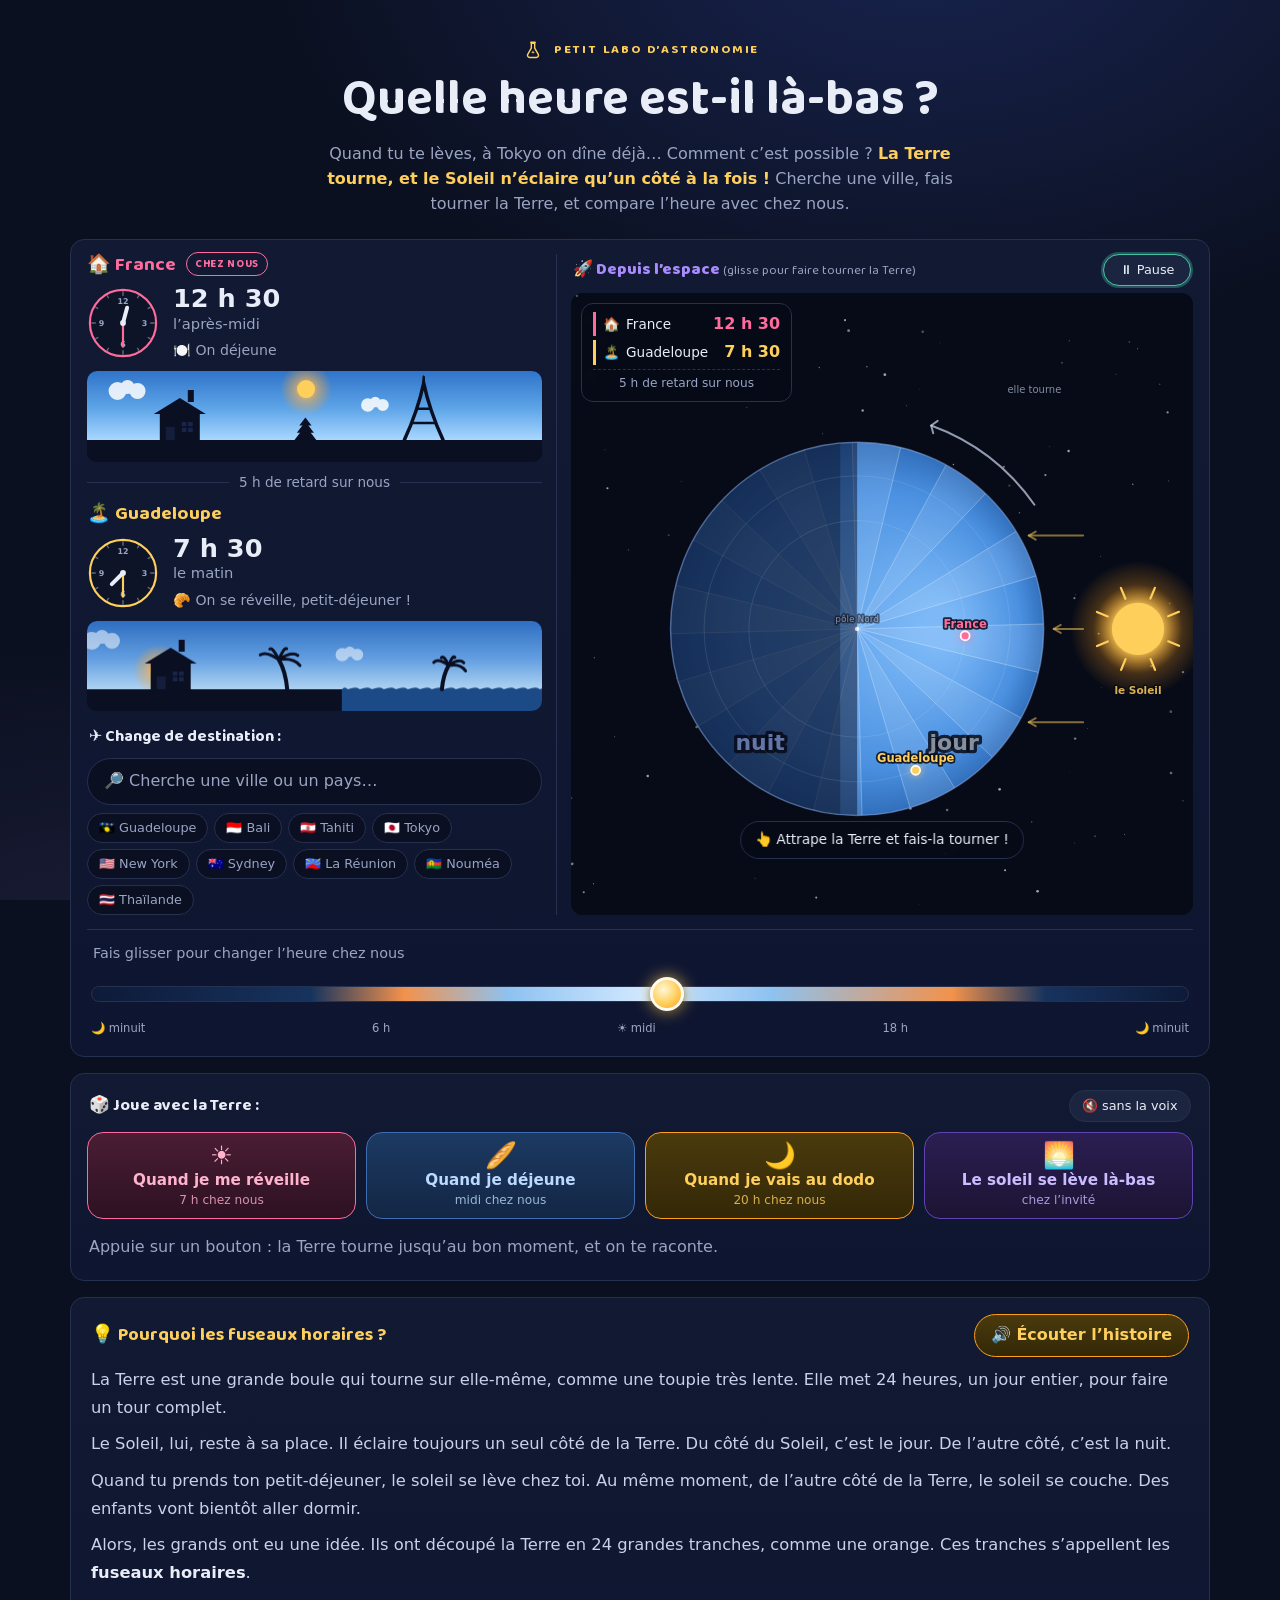
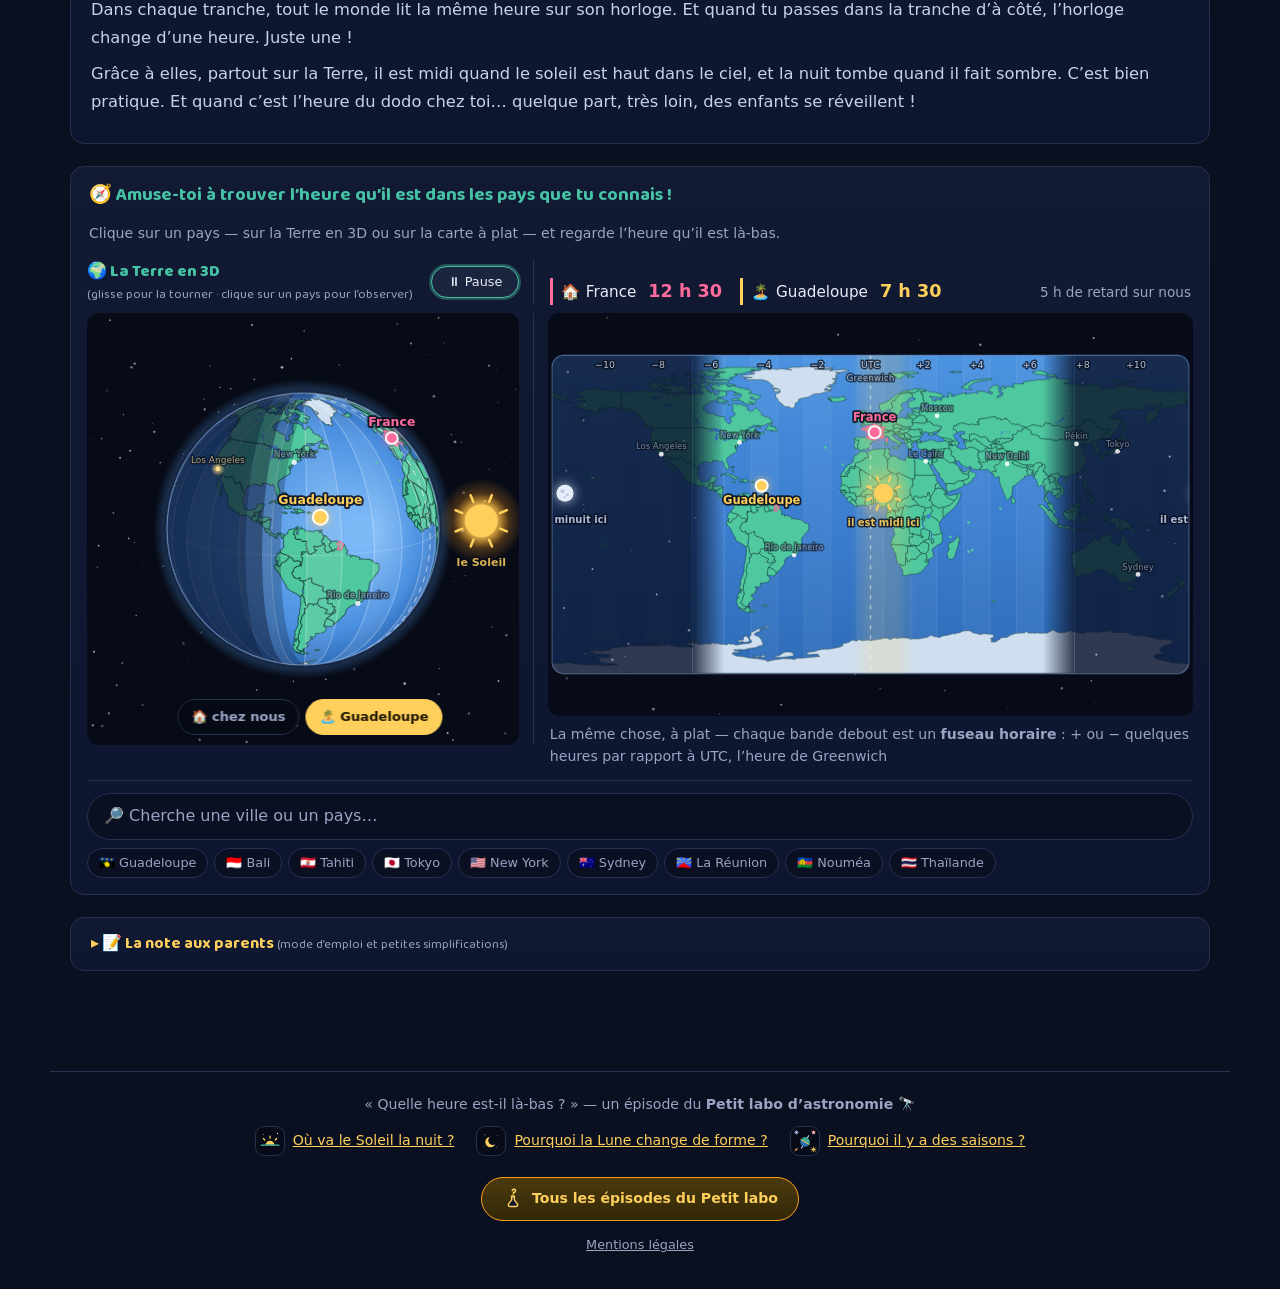
==== commit ab0b4780: "fix: le Soleil « reste à sa place » plutôt que « ne bouge pas » Suite de la remarque d'une lectrice " ====
--- a/index.html
+++ b/index.html
@@ -191,7 +191,7 @@
       <div id="explain-text" class="explain-text">
         <p>La Terre est une grande boule qui tourne sur elle-même, comme une toupie très lente.
           Elle met 24 heures, un jour entier, pour faire un tour complet.</p>
-        <p>Le Soleil, lui, ne bouge pas. Il éclaire toujours un seul côté de la Terre.
+        <p>Le Soleil, lui, reste à sa place. Il éclaire toujours un seul côté de la Terre.
           Du côté du Soleil, c’est le jour. De l’autre côté, c’est la nuit.</p>
         <p>Quand tu prends ton petit-déjeuner, le soleil se lève chez toi. Au même moment,
           de l’autre côté de la Terre, le soleil se couche. Des enfants vont bientôt aller
